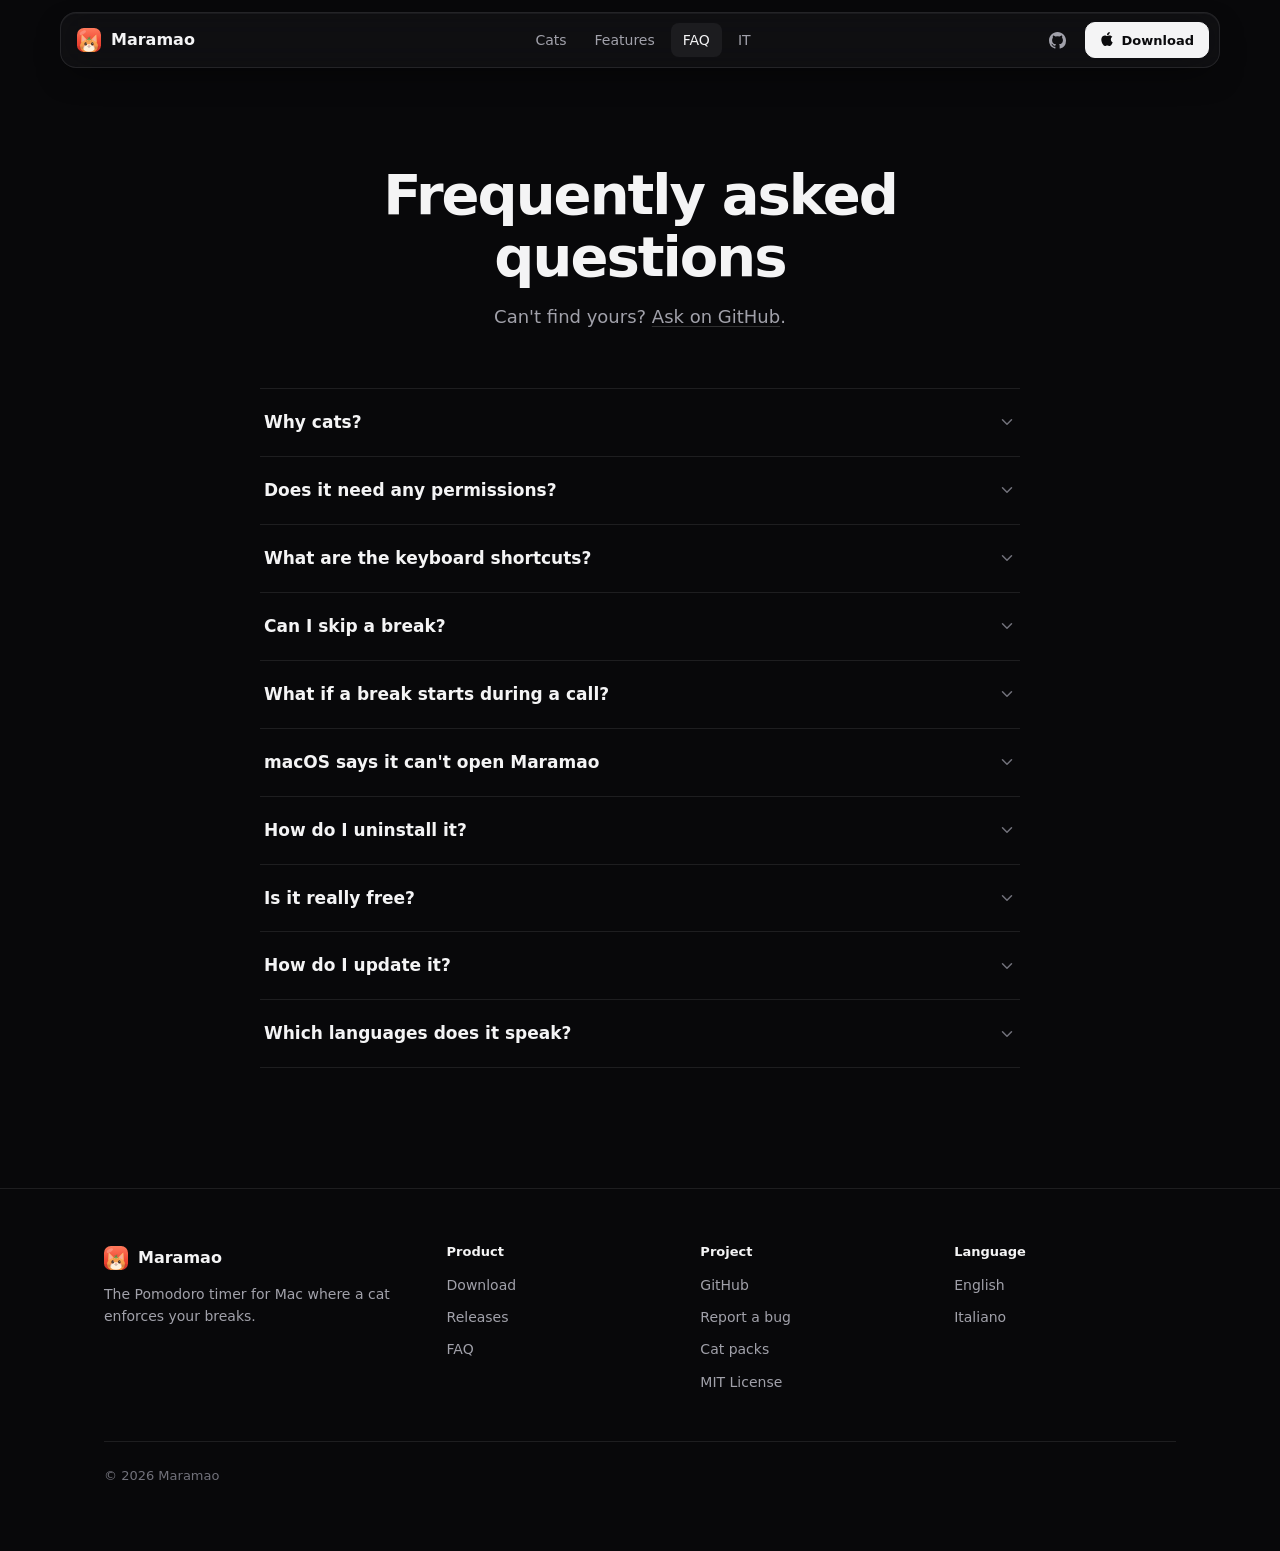
==== site/faq/index.html @ fff6e538 "feat(site): match the minimal app The site still showed six cats, ⌃⌥⌘M, Snooze/Skip on the break pil" ====
<!doctype html>
<html lang="en">
<head>
  <meta charset="utf-8">
  <meta name="viewport" content="width=device-width, initial-scale=1">
  <title>FAQ · Maramao</title>
  <meta name="description" content="Answers about Maramao, the Pomodoro timer for Mac where a cat enforces your breaks: permissions, shortcuts, skipping breaks, calls, first launch and uninstalling.">
  <meta name="theme-color" content="#08080a">
  <meta name="color-scheme" content="dark">
  <link rel="canonical" href="https://maramao.kkratter.com/faq/">
  <link rel="alternate" hreflang="en" href="https://maramao.kkratter.com/faq/">
  <link rel="alternate" hreflang="it" href="https://maramao.kkratter.com/it/faq/">
  <link rel="alternate" hreflang="x-default" href="https://maramao.kkratter.com/faq/">
  <link rel="icon" href="../favicon.svg" type="image/svg+xml">
  <link rel="apple-touch-icon" href="../apple-touch-icon.png">
  <script type="application/ld+json">
{
  "@context": "https://schema.org",
  "@type": "FAQPage",
  "inLanguage": "en",
  "mainEntity": [
    {
      "@type": "Question",
      "name": "Why cats?",
      "acceptedAnswer": {
        "@type": "Answer",
        "text": "Anyone who lives with a cat knows that when it decides you're done, you're done. A notification is easy to ignore. A cat sitting on your document is not."
      }
    },
    {
      "@type": "Question",
      "name": "Does it need any permissions?",
      "acceptedAnswer": {
        "@type": "Answer",
        "text": "No. Maramao doesn't ask for Accessibility or Screen Recording, doesn't read what you type and doesn't send anything anywhere."
      }
    },
    {
      "@type": "Question",
      "name": "What are the keyboard shortcuts?",
      "acceptedAnswer": {
        "@type": "Answer",
        "text": "⇧⌘M starts a session or pauses it. ⌃⌥⌘B starts a break now, ⌃⌥⌘S skips it, ⌃⌥⌘R snoozes it, and ⌃⌥⌘⌫ is the emergency exit."
      }
    },
    {
      "@type": "Question",
      "name": "Can I skip a break?",
      "acceptedAnswer": {
        "@type": "Answer",
        "text": "Yes. After a minute a Close button shows up next to the countdown. ⌃⌥⌘R pushes the break back a few minutes instead."
      }
    },
    {
      "@type": "Question",
      "name": "What if a break starts during a call?",
      "acceptedAnswer": {
        "@type": "Answer",
        "text": "It doesn't. While the microphone or camera is in use, or a presentation, video or call app is fullscreen, the break waits a minute at a time, up to 10 minutes by default."
      }
    },
    {
      "@type": "Question",
      "name": "macOS says it can't open Maramao",
      "acceptedAnswer": {
        "@type": "Answer",
        "text": "Maramao isn't notarized by Apple yet, so the first launch needs one extra step. Open it once and close the warning with Done. Then go to System Settings → Privacy & Security, scroll down and click Open Anyway next to the Maramao message, and confirm with your password. You only do this once per version."
      }
    },
    {
      "@type": "Question",
      "name": "How do I uninstall it?",
      "acceptedAnswer": {
        "@type": "Answer",
        "text": "Quit Maramao from its menu and move it to the Bin. That's it."
      }
    },
    {
      "@type": "Question",
      "name": "Is it really free?",
      "acceptedAnswer": {
        "@type": "Answer",
        "text": "Yes. Maramao is open source under the MIT license. The code is on GitHub, and pull requests with new cats are welcome."
      }
    },
    {
      "@type": "Question",
      "name": "How do I update it?",
      "acceptedAnswer": {
        "@type": "Answer",
        "text": "Maramao checks for new versions once a day and asks before installing. To check now, choose Check for Updates… in its menu."
      }
    },
    {
      "@type": "Question",
      "name": "Which languages does it speak?",
      "acceptedAnswer": {
        "@type": "Answer",
        "text": "English and Italian. It follows the language of your Mac."
      }
    }
  ]
}
  </script>
  <link rel="stylesheet" href="../styles.css">

  <meta property="og:type" content="website">
  <meta property="og:locale" content="en_US">
  <meta property="og:locale:alternate" content="it_IT">
  <meta property="og:site_name" content="Maramao">
  <meta property="og:title" content="FAQ · Maramao">
  <meta property="og:description" content="Answers about Maramao, the Pomodoro timer for Mac where a cat enforces your breaks: permissions, shortcuts, skipping breaks, calls, first launch and uninstalling.">
  <meta property="og:url" content="https://maramao.kkratter.com/faq/">
  <meta property="og:image" content="https://maramao.kkratter.com/og.jpg">
  <meta property="og:image:width" content="1200">
  <meta property="og:image:height" content="630">
  <meta property="og:image:alt" content="A real cat next to the words: Work for 25 minutes. Then the cat takes over.">
  <meta name="twitter:card" content="summary_large_image">
</head>
<body class="page-faq">
  <a class="skip" href="#main">Skip to content</a>

  <header class="top">
    <div class="top-in">
      <a class="brand" href="../" aria-label="Maramao home">
        <img src="../favicon.svg" alt="" width="24" height="24">
        <span>Maramao</span>
      </a>
      <nav aria-label="Sections">
        <ul>
          <li><a href="../#cats">Cats</a></li>
          <li><a href="../#features">Features</a></li>
          <li><a href="../faq/" aria-current="page">FAQ</a></li>
          <li><a href="../it/faq/" hreflang="it" lang="it" aria-label="Italiano">IT</a></li>
        </ul>
      </nav>
      <div class="top-right">
        <a class="btn btn-ghost btn-sm btn-icon" href="https://github.com/kkratterf/maramao" aria-label="Maramao on GitHub" data-stars><svg viewBox="0 0 16 16" aria-hidden="true"><path fill="currentColor" d="M8 0C3.58 0 0 3.58 0 8a8 8 0 0 0 5.47 7.59c.4.07.55-.17.55-.38v-1.33c-2.23.48-2.7-1.07-2.7-1.07-.36-.92-.89-1.17-.89-1.17-.73-.5.06-.49.06-.49.8.06 1.23.83 1.23.83.71 1.22 1.87.87 2.33.66.07-.52.28-.87.5-1.07-1.78-.2-3.64-.89-3.64-3.95 0-.87.31-1.59.82-2.15-.08-.2-.36-1.02.08-2.12 0 0 .67-.21 2.2.82a7.6 7.6 0 0 1 4 0c1.53-1.04 2.2-.82 2.2-.82.44 1.1.16 1.92.08 2.12.51.56.82 1.27.82 2.15 0 3.07-1.87 3.75-3.65 3.95.29.25.54.73.54 1.48v2.2c0 .21.15.46.55.38A8 8 0 0 0 16 8c0-4.42-3.58-8-8-8Z"/></svg></a>
        <a class="btn btn-primary btn-sm" href="https://github.com/kkratterf/maramao/releases/latest" data-download><svg class="i-apple" viewBox="0 0 24 24" aria-hidden="true"><path fill="currentColor" d="M12.152 6.896c-.948 0-2.415-1.078-3.96-1.04-2.04.027-3.91 1.183-4.961 3.014-2.117 3.675-.546 9.103 1.519 12.09 1.013 1.454 2.208 3.09 3.792 3.039 1.52-.065 2.09-.987 3.935-.987 1.831 0 2.35.987 3.96.948 1.637-.026 2.676-1.48 3.676-2.948 1.156-1.688 1.636-3.325 1.662-3.415-.039-.013-3.182-1.221-3.22-4.857-.026-3.04 2.48-4.494 2.597-4.559-1.429-2.09-3.623-2.324-4.39-2.376-2-.156-3.675 1.09-4.61 1.09zM15.53 3.83c.843-1.012 1.4-2.427 1.245-3.83-1.207.052-2.662.805-3.532 1.818-.78.896-1.454 2.338-1.273 3.714 1.338.104 2.715-.688 3.559-1.701"/></svg> Download</a>
      </div>
    </div>
  </header>

  <main id="main">
    <section class="section faq-page" aria-labelledby="title">
      <div class="wrap">
        <div class="section-head">
          <h1 id="title">Frequently asked questions</h1>
          <p>Can't find yours? <a href="https://github.com/kkratterf/maramao/issues/new/choose">Ask on GitHub</a>.</p>
        </div>
        <div class="acc" data-accordion>
          <div class="acc-item">
            <h2><button class="acc-trigger" type="button" id="q1" aria-expanded="true" aria-controls="a1">Why cats?<svg class="chev" viewBox="0 0 24 24" aria-hidden="true"><path d="m6 9 6 6 6-6" fill="none" stroke="currentColor" stroke-width="2" stroke-linecap="round" stroke-linejoin="round"/></svg></button></h2>
            <div class="acc-panel" id="a1" role="region" aria-labelledby="q1"><div class="acc-inner"><p>Anyone who lives with a cat knows that when it decides you're done, you're done. A notification is easy to ignore. A cat sitting on your document is not.</p></div></div>
          </div>
          <div class="acc-item">
            <h2><button class="acc-trigger" type="button" id="q2" aria-expanded="true" aria-controls="a2">Does it need any permissions?<svg class="chev" viewBox="0 0 24 24" aria-hidden="true"><path d="m6 9 6 6 6-6" fill="none" stroke="currentColor" stroke-width="2" stroke-linecap="round" stroke-linejoin="round"/></svg></button></h2>
            <div class="acc-panel" id="a2" role="region" aria-labelledby="q2"><div class="acc-inner"><p>No. Maramao doesn't ask for Accessibility or Screen Recording, doesn't read what you type and doesn't send anything anywhere.</p></div></div>
          </div>
          <div class="acc-item">
            <h2><button class="acc-trigger" type="button" id="q3" aria-expanded="true" aria-controls="a3">What are the keyboard shortcuts?<svg class="chev" viewBox="0 0 24 24" aria-hidden="true"><path d="m6 9 6 6 6-6" fill="none" stroke="currentColor" stroke-width="2" stroke-linecap="round" stroke-linejoin="round"/></svg></button></h2>
            <div class="acc-panel" id="a3" role="region" aria-labelledby="q3"><div class="acc-inner"><p><b>⇧⌘M</b> starts a session or pauses it. <b>⌃⌥⌘B</b> starts a break now, <b>⌃⌥⌘S</b> skips it, <b>⌃⌥⌘R</b> snoozes it, and <b>⌃⌥⌘⌫</b> is the emergency exit.</p></div></div>
          </div>
          <div class="acc-item">
            <h2><button class="acc-trigger" type="button" id="q4" aria-expanded="true" aria-controls="a4">Can I skip a break?<svg class="chev" viewBox="0 0 24 24" aria-hidden="true"><path d="m6 9 6 6 6-6" fill="none" stroke="currentColor" stroke-width="2" stroke-linecap="round" stroke-linejoin="round"/></svg></button></h2>
            <div class="acc-panel" id="a4" role="region" aria-labelledby="q4"><div class="acc-inner"><p>Yes. After a minute a <b>Close</b> button shows up next to the countdown. <b>⌃⌥⌘R</b> pushes the break back a few minutes instead.</p></div></div>
          </div>
          <div class="acc-item">
            <h2><button class="acc-trigger" type="button" id="q5" aria-expanded="true" aria-controls="a5">What if a break starts during a call?<svg class="chev" viewBox="0 0 24 24" aria-hidden="true"><path d="m6 9 6 6 6-6" fill="none" stroke="currentColor" stroke-width="2" stroke-linecap="round" stroke-linejoin="round"/></svg></button></h2>
            <div class="acc-panel" id="a5" role="region" aria-labelledby="q5"><div class="acc-inner"><p>It doesn't. While the microphone or camera is in use, or a presentation, video or call app is fullscreen, the break waits a minute at a time, up to 10 minutes by default.</p></div></div>
          </div>
          <div class="acc-item">
            <h2><button class="acc-trigger" type="button" id="q6" aria-expanded="true" aria-controls="a6">macOS says it can't open Maramao<svg class="chev" viewBox="0 0 24 24" aria-hidden="true"><path d="m6 9 6 6 6-6" fill="none" stroke="currentColor" stroke-width="2" stroke-linecap="round" stroke-linejoin="round"/></svg></button></h2>
            <div class="acc-panel" id="a6" role="region" aria-labelledby="q6"><div class="acc-inner"><p>Maramao isn't notarized by Apple yet, so the first launch needs one extra step. Open it once and close the warning with <b>Done</b>. Then go to <b>System Settings → Privacy &amp; Security</b>, scroll down and click <b>Open Anyway</b> next to the Maramao message, and confirm with your password. You only do this once per version.</p></div></div>
          </div>
          <div class="acc-item">
            <h2><button class="acc-trigger" type="button" id="q7" aria-expanded="true" aria-controls="a7">How do I uninstall it?<svg class="chev" viewBox="0 0 24 24" aria-hidden="true"><path d="m6 9 6 6 6-6" fill="none" stroke="currentColor" stroke-width="2" stroke-linecap="round" stroke-linejoin="round"/></svg></button></h2>
            <div class="acc-panel" id="a7" role="region" aria-labelledby="q7"><div class="acc-inner"><p>Quit Maramao from its menu and move it to the Bin. That's it.</p></div></div>
          </div>
          <div class="acc-item">
            <h2><button class="acc-trigger" type="button" id="q8" aria-expanded="true" aria-controls="a8">Is it really free?<svg class="chev" viewBox="0 0 24 24" aria-hidden="true"><path d="m6 9 6 6 6-6" fill="none" stroke="currentColor" stroke-width="2" stroke-linecap="round" stroke-linejoin="round"/></svg></button></h2>
            <div class="acc-panel" id="a8" role="region" aria-labelledby="q8"><div class="acc-inner"><p>Yes. Maramao is open source under the MIT license. The code is <a href="https://github.com/kkratterf/maramao">on GitHub</a>, and pull requests with new cats are welcome.</p></div></div>
          </div>
          <div class="acc-item">
            <h2><button class="acc-trigger" type="button" id="q9" aria-expanded="true" aria-controls="a9">How do I update it?<svg class="chev" viewBox="0 0 24 24" aria-hidden="true"><path d="m6 9 6 6 6-6" fill="none" stroke="currentColor" stroke-width="2" stroke-linecap="round" stroke-linejoin="round"/></svg></button></h2>
            <div class="acc-panel" id="a9" role="region" aria-labelledby="q9"><div class="acc-inner"><p>Maramao checks for new versions once a day and asks before installing. To check now, choose <b>Check for Updates…</b> in its menu.</p></div></div>
          </div>
          <div class="acc-item">
            <h2><button class="acc-trigger" type="button" id="q10" aria-expanded="true" aria-controls="a10">Which languages does it speak?<svg class="chev" viewBox="0 0 24 24" aria-hidden="true"><path d="m6 9 6 6 6-6" fill="none" stroke="currentColor" stroke-width="2" stroke-linecap="round" stroke-linejoin="round"/></svg></button></h2>
            <div class="acc-panel" id="a10" role="region" aria-labelledby="q10"><div class="acc-inner"><p>English and Italian. It follows the language of your Mac.</p></div></div>
          </div>
        </div>
      </div>
    </section>
  </main>

  <footer class="foot">
    <div class="wrap">
      <div class="foot-grid">
        <div>
          <p class="brand"><img src="../favicon.svg" alt="" width="24" height="24"> Maramao</p>
          <p>The Pomodoro timer for Mac where a cat enforces your breaks.</p>
        </div>
        <div>
          <h2>Product</h2>
          <ul>
            <li><a href="https://github.com/kkratterf/maramao/releases/latest" data-download>Download</a></li>
            <li><a href="https://github.com/kkratterf/maramao/releases">Releases</a></li>
            <li><a href="../faq/">FAQ</a></li>
          </ul>
        </div>
        <div>
          <h2>Project</h2>
          <ul>
            <li><a href="https://github.com/kkratterf/maramao">GitHub</a></li>
            <li><a href="https://github.com/kkratterf/maramao/issues/new/choose">Report a bug</a></li>
            <li><a href="https://github.com/kkratterf/maramao#cat-packs">Cat packs</a></li>
            <li><a href="https://github.com/kkratterf/maramao/blob/main/LICENSE">MIT License</a></li>
          </ul>
        </div>
        <div>
          <h2>Language</h2>
          <ul>
            <li><a href="../faq/" hreflang="en" lang="en">English</a></li>
            <li><a href="../it/faq/" hreflang="it" lang="it">Italiano</a></li>
          </ul>
        </div>
      </div>
      <div class="foot-bottom">
        
        <p>© <span data-year>2026</span> Maramao</p>
      </div>
    </div>
  </footer>

  <script src="../site.js" defer></script>
</body>
</html>
---- site/styles.css ----
/* Maramao website. Plain CSS, system fonts, no build step.
   Dark, like a Mac app's own site: one accent (tomato), hairline borders, a grainy glow behind the hero. */

:root {
  --bg: #08080a;
  --bg-2: #0f0f12;
  --card: rgb(255 255 255 / 3.5%);
  --card-hover: rgb(255 255 255 / 6%);
  --line: rgb(255 255 255 / 9%);
  --line-strong: rgb(255 255 255 / 16%);
  --ink: #f4f4f5;
  --muted: #a1a1aa;
  --dim: #71717a;
  --accent: #ff5a3c;
  --accent-soft: rgb(255 90 60 / 16%);
  --radius: 18px;
  --wrap: 1120px;
  --font: -apple-system, BlinkMacSystemFont, "Inter", "Segoe UI", system-ui, Roboto, "Helvetica Neue", Arial, sans-serif;
  --mono: ui-monospace, "SF Mono", Menlo, Consolas, monospace;
  color-scheme: dark;
}

*, *::before, *::after { box-sizing: border-box; }
html { -webkit-text-size-adjust: 100%; scroll-behavior: smooth; }
@media (prefers-reduced-motion: reduce) { html { scroll-behavior: auto; } }

body {
  margin: 0;
  background: var(--bg);
  color: var(--ink);
  font: 16px/1.6 var(--font);
  -webkit-font-smoothing: antialiased;
  overflow-x: hidden;
}

img, video { display: block; max-width: 100%; }
a { color: inherit; text-decoration: none; }
p a, .credits a { text-decoration: underline; text-underline-offset: 3px; text-decoration-color: var(--line-strong); }
p a:hover, .credits a:hover { text-decoration-color: currentColor; }
code, pre { font-family: var(--mono); font-size: .875em; }
:focus-visible { outline: 2px solid var(--accent); outline-offset: 3px; border-radius: 8px; }

.wrap { width: 100%; max-width: var(--wrap); margin: 0 auto; padding: 0 24px; }
@media (max-width: 520px) { .wrap { padding: 0 16px; } }

.skip { position: absolute; left: -9999px; }
.skip:focus { left: 16px; top: 12px; z-index: 50; background: var(--bg-2); padding: 8px 12px; border-radius: 8px; }

h1, h2, h3 { margin: 0; line-height: 1.1; letter-spacing: -.025em; font-weight: 650; }
h2 { font-size: clamp(32px, 4.6vw, 48px); }
h3 { font-size: 17px; letter-spacing: -.01em; font-weight: 600; }
p { margin: 0; }

/* Header: a floating, frosted bar with the links in the middle */
.top { position: sticky; top: 0; z-index: 20; padding: 12px 16px 0; }
.top-in {
  display: grid; grid-template-columns: 1fr auto 1fr; align-items: center; gap: 16px;
  max-width: 1160px; height: 56px; margin: 0 auto; padding: 0 10px 0 16px; border-radius: 16px;
  background: rgb(20 20 23 / 62%); border: 1px solid var(--line);
  box-shadow: inset 0 1px 0 rgb(255 255 255 / 5%), 0 12px 32px -12px rgb(0 0 0 / 60%);
  -webkit-backdrop-filter: saturate(170%) blur(20px); backdrop-filter: saturate(170%) blur(20px);
}
.brand { display: flex; align-items: center; gap: 10px; font-weight: 650; font-size: 16px; justify-self: start; }
.brand img { width: 24px; height: 24px; }
.top nav ul { display: flex; gap: 4px; list-style: none; margin: 0; padding: 0; font-size: 14px; }
.top nav a { display: block; padding: 6px 12px; border-radius: 8px; color: var(--muted); transition: color .15s, background-color .15s; }
.top nav a:hover, .top nav a[aria-current] { color: var(--ink); background: rgb(255 255 255 / 6%); }
.top-right { justify-self: end; display: flex; align-items: center; gap: 8px; }
@media (max-width: 760px) {
  .top { padding: 8px 8px 0; }
  .top-in { grid-template-columns: 1fr auto; }
  .top nav { display: none; }
}

/* Buttons */
.btn {
  display: inline-flex; align-items: center; justify-content: center; gap: 8px;
  height: 44px; padding: 0 20px; border-radius: 12px;
  font: 600 15px/1 var(--font); white-space: nowrap; cursor: pointer;
  border: 1px solid var(--line-strong); background: var(--card); color: var(--ink);
  transition: background-color .15s, border-color .15s, color .15s;
}
.btn:hover { background: var(--card-hover); border-color: rgb(255 255 255 / 24%); }
.btn svg { width: 17px; height: 17px; flex: none; }
.btn .i-apple { width: 16px; height: 16px; margin-top: -2px; }
.btn-primary { background: #f4f4f5; border-color: #f4f4f5; color: #0b0b0d; }
.btn-primary:hover { background: #fff; border-color: #fff; }
.btn-ghost { background: transparent; border-color: transparent; color: var(--muted); }
.btn-ghost:hover { background: rgb(255 255 255 / 7%); border-color: transparent; color: var(--ink); }
.btn-sm { height: 36px; padding: 0 14px; border-radius: 10px; font-size: 13px; }
.btn-sm .i-apple { width: 14px; height: 14px; }
.btn-icon { padding: 0 10px; gap: 6px; font-variant-numeric: tabular-nums; }
.btn-lg { height: 52px; padding: 0 26px; border-radius: 14px; font-size: 16px; }
.btn-lg .i-apple { width: 18px; height: 18px; }

/* Hero, over the grainy gradient */
.hero { position: relative; isolation: isolate; margin-top: -68px; padding: 172px 0 40px; text-align: center; }
.grainient {
  position: absolute; inset: 0 0 auto; height: min(1100px, 100%); z-index: -1; overflow: hidden; pointer-events: none;
  background: radial-gradient(60% 50% at 50% 70%, rgb(255 90 60 / 35%), transparent 70%), radial-gradient(40% 40% at 70% 40%, rgb(138 42 18 / 45%), transparent 70%), var(--bg);
  -webkit-mask-image: linear-gradient(to bottom, #000 60%, transparent);
  mask-image: linear-gradient(to bottom, #000 60%, transparent);
}
.grainient canvas { position: absolute; inset: 0; width: 100%; height: 100%; opacity: 0; transition: opacity 1.2s; }
.grainient.is-live canvas { opacity: 1; }
/* A soft dark veil keeps the headline readable over the brightest part of the gradient */
.grainient::after { content: ""; position: absolute; inset: 0; background: radial-gradient(70% 45% at 50% 22%, rgb(8 8 10 / 72%), transparent 75%); }
.app-icon { width: 80px; height: 80px; margin: 0 auto 28px; filter: drop-shadow(0 12px 40px rgb(255 90 60 / 45%)); }
.hero h1 { font-size: clamp(42px, 7vw, 76px); letter-spacing: -.04em; max-width: 13em; margin: 0 auto; }
.hero h1 span { color: rgb(244 244 245 / 62%); }
.hero .lead { margin: 22px auto 0; font-size: 19px; color: rgb(244 244 245 / 72%); max-width: 30em; }
.ctas { display: flex; flex-wrap: wrap; justify-content: center; gap: 12px; margin-top: 36px; }
.meta { margin-top: 16px; font-size: 13px; color: rgb(244 244 245 / 50%); }
.meta span + span::before { content: "·"; margin: 0 8px; }

/* The Mac in the hero: a desktop with a document, then the break takes over */
.mac {
  position: relative; max-width: 1000px; margin: 72px auto 0; padding: 10px; border-radius: 22px;
  background: rgb(14 14 16 / 70%); border: 1px solid var(--line-strong);
  box-shadow: inset 0 1px 0 rgb(255 255 255 / 8%), 0 50px 120px -30px rgb(0 0 0 / 90%);
  -webkit-backdrop-filter: blur(24px); backdrop-filter: blur(24px);
}
.mac-screen { position: relative; overflow: hidden; border-radius: 13px; aspect-ratio: 16 / 10; text-align: left; background: #111; }
.menubar {
  position: absolute; inset: 0 0 auto; z-index: 3; height: 26px; display: flex; align-items: center; gap: 14px;
  padding: 0 12px; font: 500 12.5px/1 var(--font); color: #fff;
  background: rgb(30 22 20 / 45%); -webkit-backdrop-filter: blur(16px); backdrop-filter: blur(16px);
}
.menubar > span:first-of-type { font-weight: 700; }
.menubar .i-apple, .menubar > svg { width: 13px; height: 13px; flex: none; }
.menubar .sp { margin-left: auto; }
.menubar i { font-style: normal; opacity: .9; }
.mb-cat { font-weight: 600; font-variant-numeric: tabular-nums; padding: 3px 8px; border-radius: 6px; background: rgb(255 255 255 / 18%); transition: background-color .4s; }
.desk {
  position: absolute; inset: 0;
  background:
    radial-gradient(80% 70% at 15% 100%, #ff7a45 0%, transparent 60%),
    radial-gradient(70% 70% at 90% 10%, #6b2bd1 0%, transparent 60%),
    linear-gradient(160deg, #3b1a5a, #c2410c);
}
.win {
  position: absolute; left: 12%; right: 12%; top: 12%; bottom: 8%; border-radius: 12px; overflow: hidden;
  background: #1c1c1f; border: 1px solid rgb(255 255 255 / 12%); box-shadow: 0 30px 60px -10px rgb(0 0 0 / 60%);
  transition: filter .8s, transform .8s;
}
.win-bar { display: flex; align-items: center; gap: 7px; height: 34px; padding: 0 14px; background: #26262a; border-bottom: 1px solid rgb(0 0 0 / 40%); }
.win-bar i { width: 11px; height: 11px; border-radius: 50%; background: #ff5f57; }
.win-bar i:nth-child(2) { background: #febc2e; }
.win-bar i:nth-child(3) { background: #28c840; }
.win-bar span { margin: 0 auto; padding-right: 50px; font-size: 12px; font-weight: 600; color: #a1a1aa; }
.win-body { padding: 26px 8%; font-size: clamp(9px, 1.4vw, 14px); color: #d4d4d8; }
.win-body p { margin: 0 0 .7em; }
.win-body p::before { content: "•  "; color: #71717a; }
.win-body .l-h { font-size: 1.9em; font-weight: 700; color: #fff; margin-bottom: .6em; letter-spacing: -.02em; }
.win-body .l-h::before { content: none; }
.win-body .ln { display: block; height: .62em; width: var(--w); margin: 1.05em 0; border-radius: 4px; background: rgb(255 255 255 / 9%); }
.caret { display: inline-block; width: 2px; height: 1.2em; background: var(--accent); animation: blink 1s steps(1) infinite; }
@keyframes blink { 50% { opacity: 0; } }

.brk { position: absolute; inset: 0; z-index: 2; display: grid; place-items: center; opacity: 0; transition: opacity .8s; background: rgb(8 6 6 / 45%); }
.cat-card { position: relative; width: 52%; transform: translateY(24px) scale(.96); transition: transform .9s cubic-bezier(.2, .8, .2, 1); }
.cat-card video, .cat-card img { width: 100%; height: auto; aspect-ratio: 16 / 9; object-fit: cover; border-radius: 14px; border: 1px solid rgb(255 255 255 / 18%); box-shadow: 0 30px 80px -10px rgb(0 0 0 / 80%); }
.say {
  position: absolute; left: 50%; top: -18px; transform: translate(-50%, -100%); white-space: nowrap;
  padding: 8px 14px; border-radius: 14px; background: #fff; color: #111; font-weight: 650; font-size: clamp(11px, 1.4vw, 15px);
}
.say::after { content: ""; position: absolute; left: 50%; bottom: -6px; width: 12px; height: 12px; background: #fff; transform: translateX(-50%) rotate(45deg); border-radius: 2px; }
.pill {
  position: absolute; left: 50%; bottom: 18px; z-index: 2; transform: translateX(-50%);
  display: flex; align-items: center; gap: 10px; padding: 6px 6px 6px 16px; border-radius: 999px;
  background: rgb(20 18 16 / 72%); color: #fff; font: 600 13px/1 var(--font); white-space: nowrap;
  -webkit-backdrop-filter: blur(12px); backdrop-filter: blur(12px); border: 1px solid rgb(255 255 255 / 14%);
}
.pill b { font-variant-numeric: tabular-nums; font-weight: 600; }
.pill span { background: rgb(255 255 255 / 15%); padding: 6px 12px; border-radius: 999px; }
.pill span + span { background: rgb(255 255 255 / 24%); }

.mac[data-state="break"] .brk { opacity: 1; }
.mac[data-state="break"] .win { filter: blur(6px) brightness(.7); transform: scale(.98); }
.mac[data-state="break"] .cat-card { transform: none; }
.mac[data-state="break"] .mb-cat { background: var(--accent); }
@media (max-width: 640px) {
  .menubar i.opt, .menubar > svg:not(.i-apple), .menubar > i { display: none; }
  .cat-card { width: 58%; margin-bottom: 24px; }
  .say { display: none; }
  .pill { bottom: 10px; font-size: 11px; padding: 4px 4px 4px 12px; }
  .pill span { padding: 5px 9px; }
  .win { left: 6%; right: 6%; }
}

/* Sections */
section[id] { scroll-margin-top: 84px; }
.section { padding: 120px 0; }
.section-head { text-align: center; max-width: 40em; margin: 0 auto 56px; }
.section-head p { margin-top: 16px; color: var(--muted); font-size: 18px; }
.section-head b { color: var(--ink); font-weight: 600; }
@media (max-width: 520px) { .section { padding: 80px 0; } .section-head { margin-bottom: 40px; } }

/* Keyboard: a slice of a Mac keyboard with ⇧⌘M lit up */
.kb-wrap {
  position: relative; display: flex; justify-content: center; overflow: hidden; padding: 24px 0 8px;
  -webkit-mask-image: radial-gradient(70% 90% at 50% 40%, #000 55%, transparent);
  mask-image: radial-gradient(70% 90% at 50% 40%, #000 55%, transparent);
}
.kb { --k: 64px; --g: 8px; display: grid; gap: var(--g); padding: 18px; border-radius: 22px; background: linear-gradient(180deg, #141416, #0c0c0e); border: 1px solid var(--line); flex: none; }
.kb-row { display: flex; gap: var(--g); }
.key {
  position: relative; display: flex; flex-direction: column; align-items: center; justify-content: center; gap: 4px;
  width: var(--k); height: var(--k); flex: none; border-radius: 12px;
  font: 500 17px/1 var(--font); color: #a1a1aa;
  background: linear-gradient(180deg, #232327, #1a1a1d); border: 1px solid rgb(255 255 255 / 7%);
  box-shadow: inset 0 1px 0 rgb(255 255 255 / 6%), 0 3px 0 #0a0a0b, 0 6px 12px -4px rgb(0 0 0 / 70%);
}
.k-fn { height: calc(var(--k) * .62); font-size: 12px; }
.k-mod { font-size: 13px; align-items: flex-start; justify-content: flex-end; padding: 0 0 9px 10px; }
.k-mod small { font-size: 10px; color: #71717a; }
.k-wide { width: calc(var(--k) * 1.45); }
.k-wider { width: calc(var(--k) * 1.9); }
.k-space { width: calc(var(--k) * 5); }
.key svg { width: 14px; height: 14px; }
.key img { width: 16px; height: 16px; }
.key.hot {
  color: #fff; background: linear-gradient(180deg, #3a1d16, #2a130e); border-color: rgb(255 90 60 / 55%);
  box-shadow: inset 0 1px 0 rgb(255 255 255 / 10%), 0 3px 0 #1a0906, 0 0 0 1px rgb(255 90 60 / 25%), 0 0 36px rgb(255 90 60 / 45%);
  animation: press 3.2s ease-in-out infinite;
}
.kb-row:nth-child(3) .key.hot { animation-delay: .12s; }
@keyframes press { 0%, 70%, 100% { transform: none; } 78%, 88% { transform: translateY(3px); box-shadow: inset 0 1px 0 rgb(255 255 255 / 10%), 0 0 0 #1a0906, 0 0 0 1px rgb(255 90 60 / 40%), 0 0 48px rgb(255 90 60 / 70%); } }
@media (prefers-reduced-motion: reduce) { .key.hot { animation: none; } .caret { animation: none; } }
@media (max-width: 760px) { .kb-wrap { justify-content: flex-start; -webkit-mask-image: linear-gradient(to right, #000 92%, transparent); mask-image: linear-gradient(to right, #000 92%, transparent); } .kb { --k: 36px; --g: 5px; padding: 10px; } .k-wider { width: calc(var(--k) * 1.2); } .key { font-size: 13px; border-radius: 9px; } .k-mod small { display: none; } }

.pillars { display: grid; grid-template-columns: repeat(4, minmax(0, 1fr)); gap: 32px; list-style: none; margin: 40px 0 0; padding: 0; }
.pillars li { border-top: 1px solid var(--line-strong); padding-top: 20px; }
.pillars h3 { font-size: 17px; }
.pillars p { margin-top: 6px; color: var(--muted); font-size: 15px; }
@media (max-width: 820px) { .pillars { grid-template-columns: repeat(2, minmax(0, 1fr)); } }

/* Modes: a list of tabs next to one big clip */
.modes { display: grid; grid-template-columns: minmax(0, 340px) minmax(0, 1fr); gap: 32px; align-items: start; }
.mode-list { display: grid; gap: 6px; }
.mode-tab {
  display: block; width: 100%; text-align: left; padding: 16px 18px; border-radius: 14px; cursor: pointer;
  border: 1px solid transparent; background: none; color: var(--muted); font: inherit;
  transition: background-color .15s, border-color .15s, color .15s;
}
.mode-tab:hover { color: var(--ink); background: var(--card); }
.mode-tab[aria-selected="true"] { color: var(--ink); background: var(--card); border-color: var(--line-strong); }
.mode-tab h3 { color: var(--ink); display: flex; align-items: center; gap: 10px; }
.mode-tab h3 span { font-size: 18px; }
.mode-tab p { margin-top: 6px; font-size: 14px; line-height: 1.5; display: none; }
.mode-tab[aria-selected="true"] p { display: block; }
.mode-stage { position: sticky; top: 96px; }
.screen {
  position: relative; margin: 0; overflow: hidden; border-radius: 14px; background: #000; aspect-ratio: 4 / 3;
  border: 1px solid var(--line-strong); box-shadow: 0 0 0 6px rgb(255 255 255 / 3%), 0 40px 120px -20px rgb(0 0 0 / 90%);
}
.screen video, .screen img { width: 100%; height: 100%; object-fit: cover; }
.screen .mb-cat { background: var(--accent); }
.mode-panel[hidden] { display: none; }
.modes-note { margin-top: 28px; color: var(--dim); font-size: 14px; text-align: center; }
.modes-note b { color: var(--muted); font-weight: 600; }
.mode-caption { display: none; margin-top: 14px; color: var(--muted); font-size: 15px; text-align: center; }
@media (max-width: 820px) {
  .modes { grid-template-columns: minmax(0, 1fr); }
  .mode-stage { position: static; order: -1; }
  .mode-list { grid-auto-flow: column; grid-auto-columns: max-content; overflow-x: auto; padding-bottom: 4px; scrollbar-width: none; }
  .mode-tab { padding: 10px 14px; }
  .mode-tab[aria-selected="true"] p { display: none; }
  .mode-caption { display: block; }
}

/* Bento grid of features, each cell with a small piece of the app's UI */
.bento { display: grid; grid-template-columns: repeat(3, minmax(0, 1fr)); gap: 16px; }
.cell {
  position: relative; overflow: hidden; padding: 28px; border-radius: var(--radius);
  background: linear-gradient(180deg, rgb(255 255 255 / 4.5%), rgb(255 255 255 / 1.5%));
  border: 1px solid var(--line);
}
.cell p { margin-top: 8px; color: var(--muted); font-size: 15px; }
.cell p b { color: var(--ink); font-weight: 600; }
.cell.wide { grid-column: span 2; }
.vis {
  height: 150px; margin: -8px -8px 24px; display: flex; align-items: center; justify-content: center; gap: 8px;
  border-radius: 12px; background: radial-gradient(60% 80% at 50% 50%, rgb(255 90 60 / 7%), transparent 70%);
}
.vis-col { flex-direction: column; gap: 14px; }
@media (max-width: 820px) { .bento { grid-template-columns: minmax(0, 1fr); } .cell.wide { grid-column: auto; } }

kbd {
  display: inline-flex; align-items: center; justify-content: center; min-width: 52px; height: 52px; padding: 0 8px;
  border-radius: 12px; font: 500 22px/1 var(--font); color: var(--ink);
  background: linear-gradient(180deg, #2a2a2f, #1a1a1e); border: 1px solid var(--line-strong);
  box-shadow: inset 0 -3px 0 rgb(0 0 0 / 50%), 0 1px 0 rgb(255 255 255 / 6%);
}
.mini-bar {
  display: flex; align-items: center; gap: 14px; width: min(100%, 440px); height: 34px; padding: 0 14px; border-radius: 10px;
  background: rgb(255 255 255 / 6%); border: 1px solid var(--line); font: 500 13px/1 var(--font);
}
.mini-bar svg { width: 14px; height: 14px; flex: none; }
.mini-bar .sp { margin-left: auto; }
.mini-bar b { font-variant-numeric: tabular-nums; font-weight: 600; padding: 4px 8px; border-radius: 6px; background: var(--accent-soft); color: #ffc2b3; box-shadow: 0 0 24px rgb(255 90 60 / 30%); }
.mini-bar i { font-style: normal; color: var(--muted); }
.chips { display: flex; flex-wrap: wrap; justify-content: center; gap: 8px; }
.chip { display: inline-flex; align-items: center; gap: 7px; padding: 8px 12px; border-radius: 10px; border: 1px solid var(--line-strong); background: rgb(255 255 255 / 4%); font-size: 13px; font-weight: 600; color: var(--muted); }
.chip.on { background: var(--accent-soft); border-color: rgb(255 90 60 / 40%); color: #ffc2b3; }
.dot { width: 7px; height: 7px; border-radius: 50%; background: var(--accent); box-shadow: 0 0 10px var(--accent); }
.wait { font-size: 13px; color: var(--dim); font-weight: 600; }
.seg-ctl { display: flex; padding: 4px; border-radius: 12px; background: rgb(0 0 0 / 35%); border: 1px solid var(--line); }
.seg-ctl span { padding: 10px 16px; border-radius: 9px; font-size: 14px; font-weight: 600; color: var(--muted); }
.seg-ctl .on { background: #2c2c31; color: var(--ink); box-shadow: 0 1px 0 rgb(255 255 255 / 8%) inset, 0 4px 12px rgb(0 0 0 / 40%); }
.setting { display: flex; align-items: center; gap: 18px; padding: 14px 16px; border-radius: 12px; background: rgb(0 0 0 / 30%); border: 1px solid var(--line); font-size: 14px; font-weight: 600; }
.switch { position: relative; width: 44px; height: 26px; border-radius: 999px; background: #34c759; box-shadow: inset 0 0 0 1px rgb(0 0 0 / 20%); }
.switch::after { content: ""; position: absolute; top: 3px; right: 3px; width: 20px; height: 20px; border-radius: 50%; background: #fff; box-shadow: 0 2px 4px rgb(0 0 0 / 30%); }
.timeline { display: flex; gap: 3px; width: 100%; max-width: 300px; }
.seg { flex: var(--w); height: 30px; border-radius: 6px; display: grid; place-items: center; font-size: 11px; font-weight: 700; color: rgb(0 0 0 / 65%); }
.seg.w { background: #e4e4e7; }
.seg.b { background: var(--accent); }
.seg.l { background: #ffb199; }
.legend { display: flex; gap: 14px; font-size: 12px; color: var(--dim); font-weight: 600; }
.legend span::before { content: ""; display: inline-block; width: 8px; height: 8px; border-radius: 2px; margin-right: 6px; background: #e4e4e7; }
.legend .b::before, .legend .t::before { background: var(--accent); }
.legend .l::before { background: #ffb199; }
.legend .s::before { background: #52525b; }
.legend-v { flex-direction: column; gap: 8px; margin-left: 20px; }
.chart { display: flex; align-items: flex-end; gap: 12px; height: 110px; }
.bar { display: flex; flex-direction: column; align-items: center; gap: 6px; height: 100%; justify-content: flex-end; }
.bar i { display: block; width: 22px; height: calc((var(--t) + var(--s)) * 11px); border-radius: 5px; background: linear-gradient(to top, var(--accent) calc(var(--t) / (var(--t) + var(--s)) * 100%), #52525b 0); }
.bar em { font-style: normal; font-size: 11px; color: var(--dim); font-weight: 600; }

/* Closing call to action */
.outro { position: relative; text-align: center; padding: 140px 0; overflow: hidden; }
.outro::before {
  content: ""; position: absolute; left: 50%; top: 40px; width: 720px; max-width: 100%; height: 420px; transform: translateX(-50%); z-index: -1;
  background: radial-gradient(closest-side, rgb(255 90 60 / 20%), transparent);
}
.outro .clip {
  width: 132px; height: 132px; margin: 0 auto 32px; border-radius: 30px; overflow: hidden;
  border: 1px solid var(--line-strong); box-shadow: 0 20px 60px -10px rgb(255 90 60 / 35%);
}
.outro .clip video, .outro .clip img { width: 100%; height: 100%; object-fit: cover; }
.outro h1, .outro h2 { font-size: clamp(36px, 5.5vw, 56px); }
.outro p { margin: 16px auto 0; color: var(--muted); font-size: 18px; }
.outro .btn { margin-top: 32px; }

/* FAQ page: an accordion, one question per row */
.faq-page { padding-top: 96px; }
.faq-page h1 { font-size: clamp(36px, 5.5vw, 56px); letter-spacing: -.035em; }
.acc { max-width: 760px; margin: 0 auto; border-top: 1px solid var(--line); }
.acc-item { border-bottom: 1px solid var(--line); }
.acc-item h2 { font-size: inherit; letter-spacing: normal; }
.acc-trigger {
  display: flex; align-items: center; justify-content: space-between; gap: 16px; width: 100%; padding: 22px 4px;
  background: none; border: 0; color: var(--ink); font: 600 17px/1.35 var(--font); text-align: left; cursor: pointer;
}
.acc-trigger:hover { color: #fff; }
.acc-trigger .chev { width: 18px; height: 18px; flex: none; color: var(--dim); transition: transform .2s ease-out; }
.acc-trigger[aria-expanded="true"] .chev { transform: rotate(180deg); }
.acc-panel { overflow: hidden; transition: height .2s ease-out; }
.acc-panel[hidden] { display: none; }
.acc-inner { padding: 0 4px 24px; color: var(--muted); font-size: 16px; max-width: 46em; }
.acc-inner b { color: var(--ink); font-weight: 600; }
@media (prefers-reduced-motion: reduce) { .acc-panel, .acc-trigger .chev { transition: none; } }

/* Footer */
.foot { border-top: 1px solid var(--line); padding: 56px 0 64px; font-size: 14px; color: var(--muted); }
.foot-grid { display: grid; grid-template-columns: 1.4fr repeat(3, minmax(0, 1fr)); gap: 32px; }
.foot h2 { margin: 0 0 14px; font-size: 13px; font-weight: 600; letter-spacing: 0; color: var(--ink); }
.foot ul { list-style: none; margin: 0; padding: 0; display: grid; gap: 10px; }
.foot a:hover { color: var(--ink); }
.foot .brand { color: var(--ink); margin-bottom: 12px; }
.foot-bottom { margin-top: 48px; padding-top: 24px; border-top: 1px solid var(--line); display: grid; gap: 12px; color: var(--dim); font-size: 13px; }
.credits { max-width: 72em; line-height: 1.65; }
@media (max-width: 760px) { .foot-grid { grid-template-columns: repeat(2, minmax(0, 1fr)); } .foot-grid > :first-child { grid-column: 1 / -1; } }

/* A macOS menu, for the "A real Mac menu" cell */
.mini-menu { display: grid; width: min(300px, 100%); padding: 5px; border-radius: 10px; background: rgb(38 38 42 / 92%); border: 1px solid var(--line-strong); box-shadow: 0 18px 40px rgb(0 0 0 / 45%); font: 13px/1.2 var(--font); color: var(--ink); text-align: left; }
.mini-menu .row { display: flex; align-items: center; gap: 6px; padding: 4px 10px; border-radius: 5px; }
.mini-menu .row i { width: 12px; font-style: normal; font-size: 11px; }
.mini-menu .row .k { margin-left: auto; color: var(--muted); font-style: normal; }
.mini-menu .row.hi { background: #0a64d8; color: #fff; }
.mini-menu .hdr { padding: 6px 10px 2px; color: var(--dim); font-size: 11px; font-weight: 600; }
.mini-menu .sep { height: 1px; margin: 4px 10px; background: var(--line-strong); }
.vis-menu { height: auto; padding: 8px 0; }
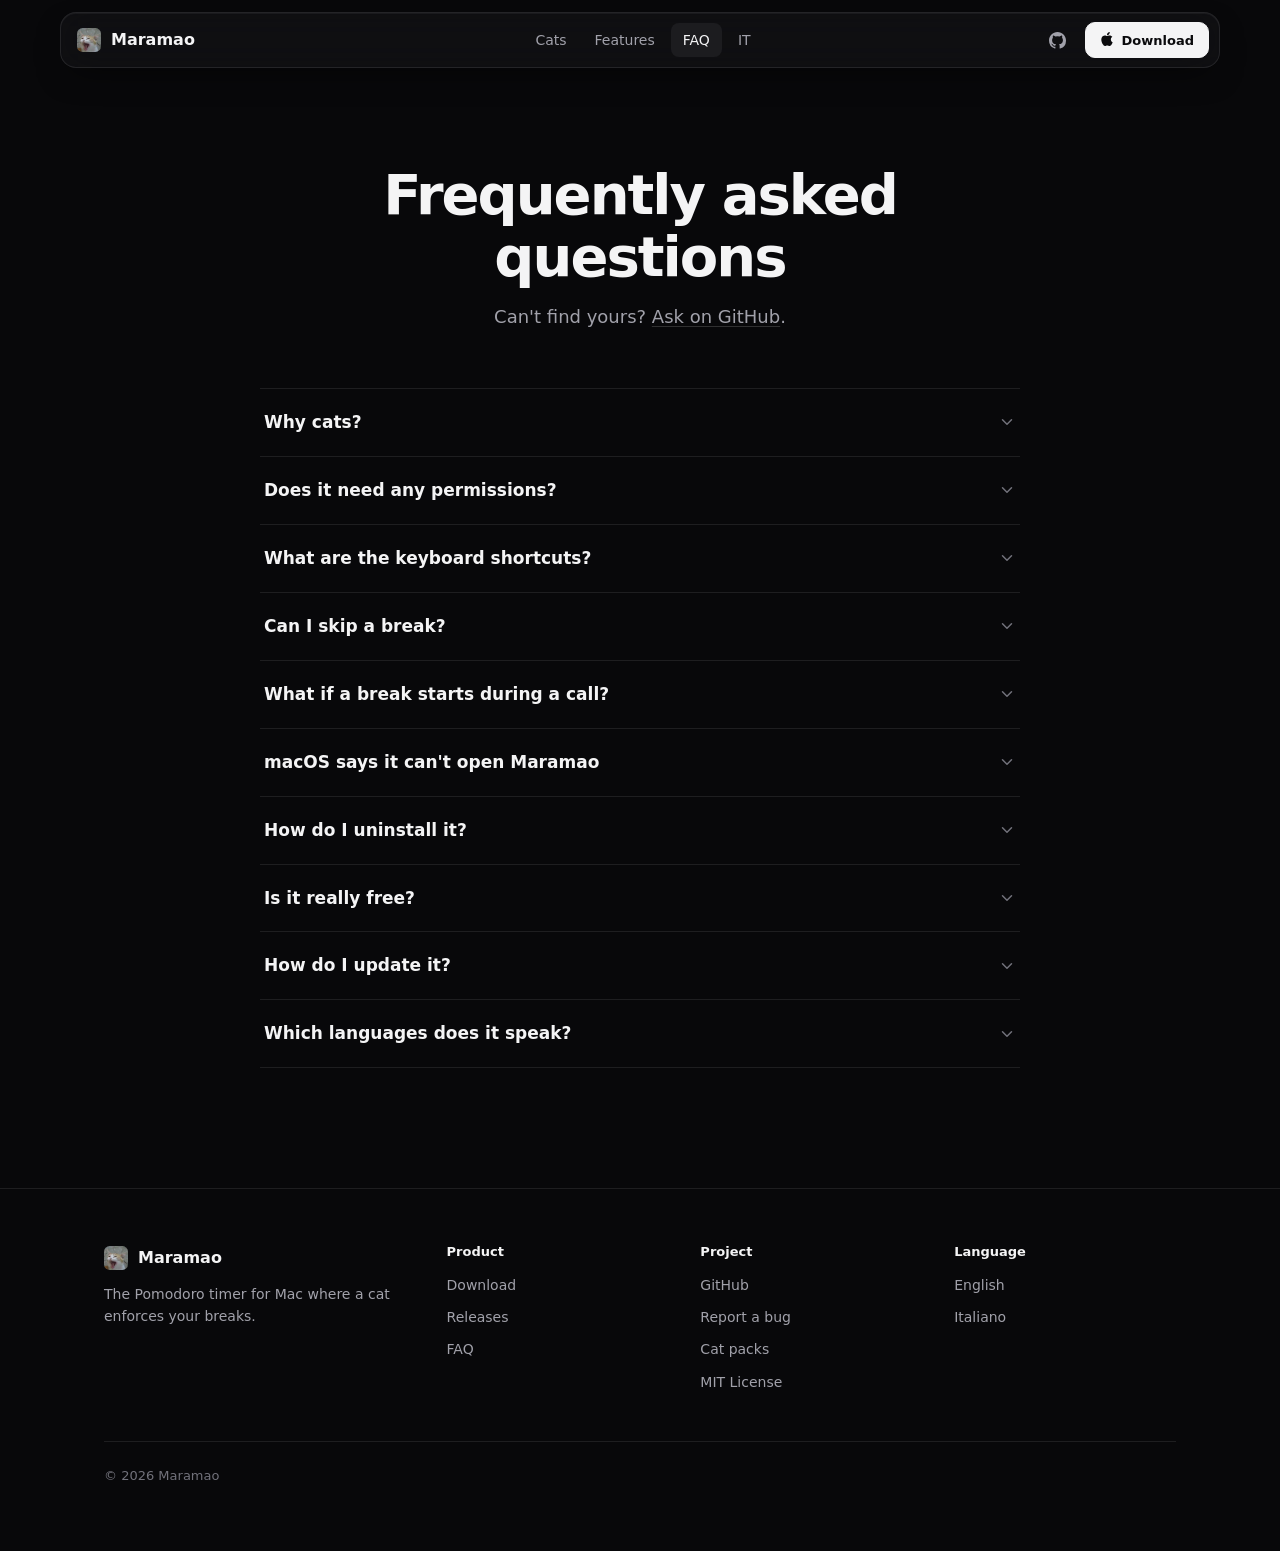
==== commit 2a8c3591: "feat(app): make the yawning kitten the logo everywhere Fé asked for the yawning kitten from the site" ====
--- a/site/faq/index.html
+++ b/site/faq/index.html
@@ -11,8 +11,10 @@
   <link rel="alternate" hreflang="en" href="https://maramao.kkratter.com/faq/">
   <link rel="alternate" hreflang="it" href="https://maramao.kkratter.com/it/faq/">
   <link rel="alternate" hreflang="x-default" href="https://maramao.kkratter.com/faq/">
-  <link rel="icon" href="../favicon.svg" type="image/svg+xml">
-  <link rel="apple-touch-icon" href="../apple-touch-icon.png">
+  <link rel="icon" href="/favicon.ico" sizes="32x32">
+  <link rel="icon" href="/favicon.svg" type="image/svg+xml">
+  <link rel="apple-touch-icon" href="/apple-touch-icon.png">
+  <link rel="manifest" href="/site.webmanifest">
   <script type="application/ld+json">
 {
   "@context": "https://schema.org",
@@ -114,8 +116,10 @@
   <meta property="og:image" content="https://maramao.kkratter.com/og.jpg">
   <meta property="og:image:width" content="1200">
   <meta property="og:image:height" content="630">
-  <meta property="og:image:alt" content="A real cat next to the words: Work for 25 minutes. Then the cat takes over.">
+  <meta property="og:image:alt" content="The Maramao logo, a kitten mid-yawn, next to the words: Work for 25 minutes. Then the cat takes over.">
   <meta name="twitter:card" content="summary_large_image">
+  <meta name="twitter:image" content="https://maramao.kkratter.com/og.jpg">
+  <script src="/analytics.js" async></script>
 </head>
 <body class="page-faq">
   <a class="skip" href="#main">Skip to content</a>
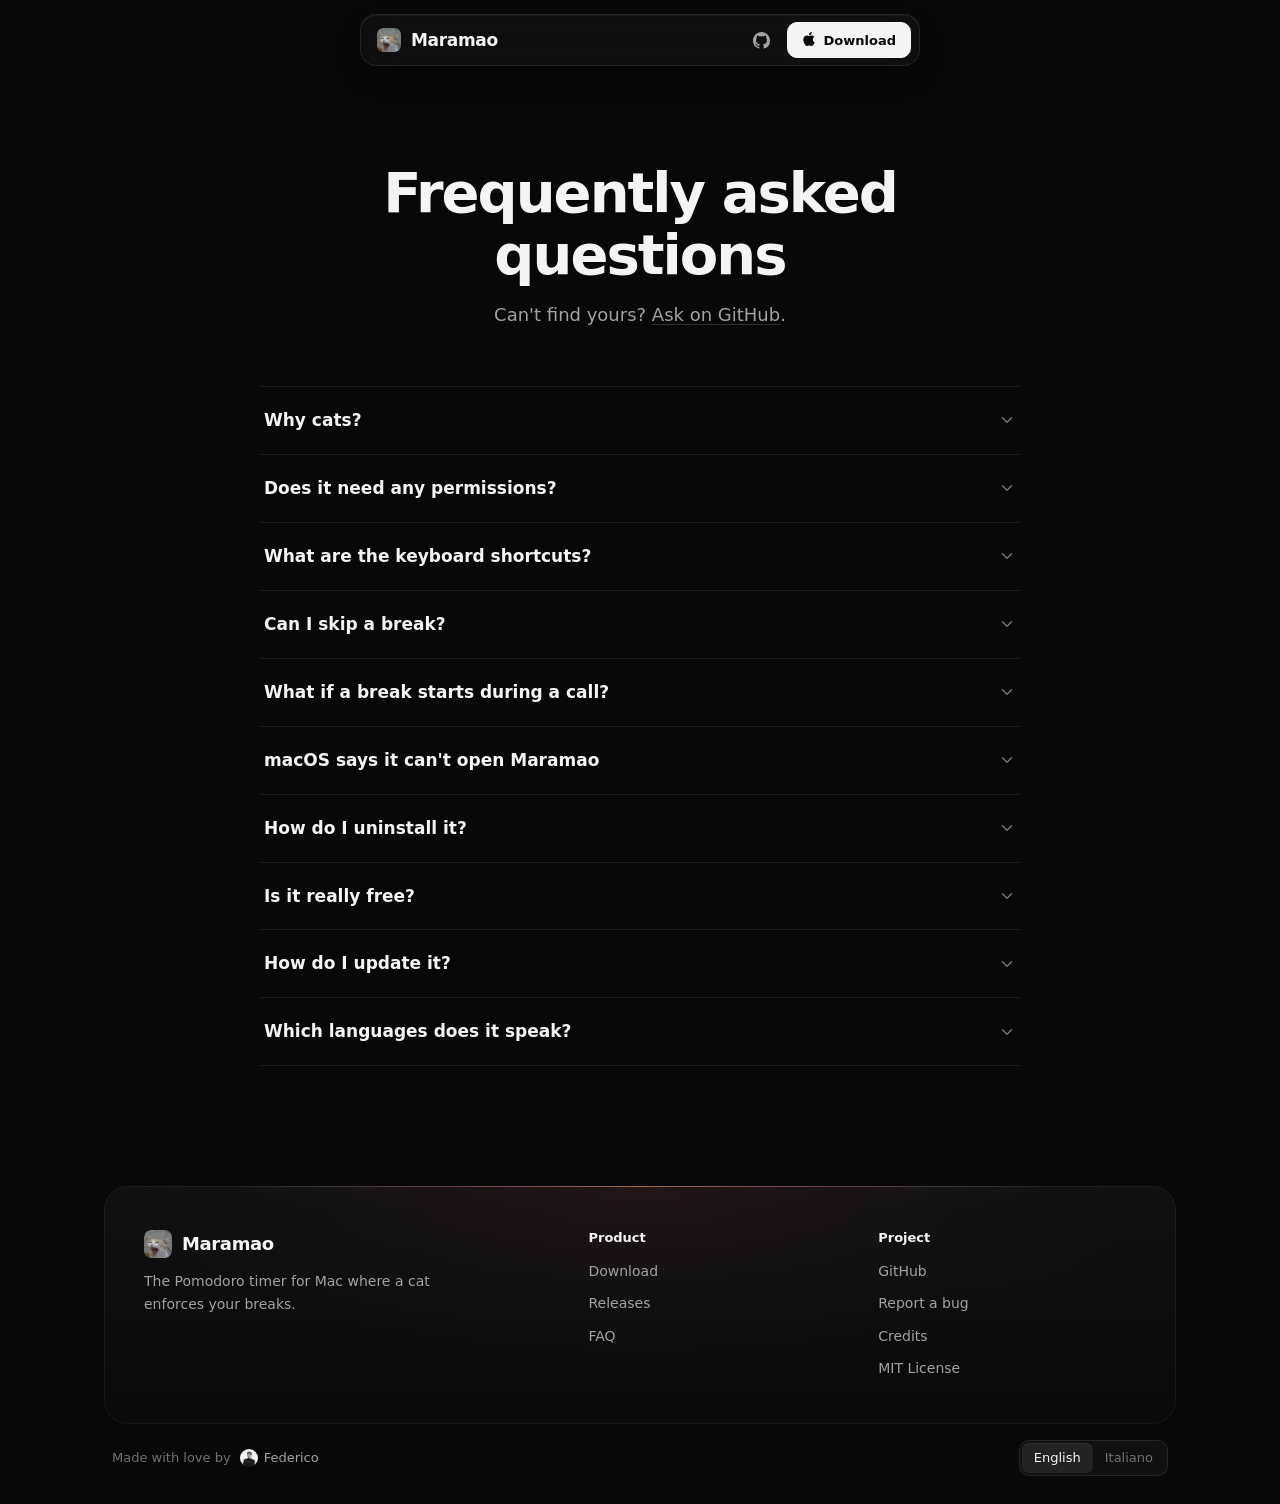
==== commit 0fa631af: "feat(site): smaller header, new footer and simpler sections Fé's feedback on the website: - the head" ====
--- a/site/faq/index.html
+++ b/site/faq/index.html
@@ -11,10 +11,8 @@
   <link rel="alternate" hreflang="en" href="https://maramao.kkratter.com/faq/">
   <link rel="alternate" hreflang="it" href="https://maramao.kkratter.com/it/faq/">
   <link rel="alternate" hreflang="x-default" href="https://maramao.kkratter.com/faq/">
-  <link rel="icon" href="/favicon.ico" sizes="32x32">
-  <link rel="icon" href="/favicon.svg" type="image/svg+xml">
-  <link rel="apple-touch-icon" href="/apple-touch-icon.png">
-  <link rel="manifest" href="/site.webmanifest">
+  <link rel="icon" href="../favicon.svg" type="image/svg+xml">
+  <link rel="apple-touch-icon" href="../apple-touch-icon.png">
   <script type="application/ld+json">
 {
   "@context": "https://schema.org",
@@ -116,9 +114,8 @@
   <meta property="og:image" content="https://maramao.kkratter.com/og.jpg">
   <meta property="og:image:width" content="1200">
   <meta property="og:image:height" content="630">
-  <meta property="og:image:alt" content="The Maramao logo, a kitten mid-yawn, next to the words: Work for 25 minutes. Then the cat takes over.">
+  <meta property="og:image:alt" content="A real cat next to the words: Work for 25 minutes. Then the cat takes over.">
   <meta name="twitter:card" content="summary_large_image">
-  <meta name="twitter:image" content="https://maramao.kkratter.com/og.jpg">
   <script src="/analytics.js" async></script>
 </head>
 <body class="page-faq">
@@ -130,14 +127,6 @@
         <img src="../favicon.svg" alt="" width="24" height="24">
         <span>Maramao</span>
       </a>
-      <nav aria-label="Sections">
-        <ul>
-          <li><a href="../#cats">Cats</a></li>
-          <li><a href="../#features">Features</a></li>
-          <li><a href="../faq/" aria-current="page">FAQ</a></li>
-          <li><a href="../it/faq/" hreflang="it" lang="it" aria-label="Italiano">IT</a></li>
-        </ul>
-      </nav>
       <div class="top-right">
         <a class="btn btn-ghost btn-sm btn-icon" href="https://github.com/kkratterf/maramao" aria-label="Maramao on GitHub" data-stars><svg viewBox="0 0 16 16" aria-hidden="true"><path fill="currentColor" d="M8 0C3.58 0 0 3.58 0 8a8 8 0 0 0 5.47 7.59c.4.07.55-.17.55-.38v-1.33c-2.23.48-2.7-1.07-2.7-1.07-.36-.92-.89-1.17-.89-1.17-.73-.5.06-.49.06-.49.8.06 1.23.83 1.23.83.71 1.22 1.87.87 2.33.66.07-.52.28-.87.5-1.07-1.78-.2-3.64-.89-3.64-3.95 0-.87.31-1.59.82-2.15-.08-.2-.36-1.02.08-2.12 0 0 .67-.21 2.2.82a7.6 7.6 0 0 1 4 0c1.53-1.04 2.2-.82 2.2-.82.44 1.1.16 1.92.08 2.12.51.56.82 1.27.82 2.15 0 3.07-1.87 3.75-3.65 3.95.29.25.54.73.54 1.48v2.2c0 .21.15.46.55.38A8 8 0 0 0 16 8c0-4.42-3.58-8-8-8Z"/></svg></a>
         <a class="btn btn-primary btn-sm" href="https://github.com/kkratterf/maramao/releases/latest" data-download><svg class="i-apple" viewBox="0 0 24 24" aria-hidden="true"><path fill="currentColor" d="M12.152 6.896c-.948 0-2.415-1.078-3.96-1.04-2.04.027-3.91 1.183-4.961 3.014-2.117 3.675-.546 9.103 1.519 12.09 1.013 1.454 2.208 3.09 3.792 3.039 1.52-.065 2.09-.987 3.935-.987 1.831 0 2.35.987 3.96.948 1.637-.026 2.676-1.48 3.676-2.948 1.156-1.688 1.636-3.325 1.662-3.415-.039-.013-3.182-1.221-3.22-4.857-.026-3.04 2.48-4.494 2.597-4.559-1.429-2.09-3.623-2.324-4.39-2.376-2-.156-3.675 1.09-4.61 1.09zM15.53 3.83c.843-1.012 1.4-2.427 1.245-3.83-1.207.052-2.662.805-3.532 1.818-.78.896-1.454 2.338-1.273 3.714 1.338.104 2.715-.688 3.559-1.701"/></svg> Download</a>
@@ -218,21 +207,14 @@
           <ul>
             <li><a href="https://github.com/kkratterf/maramao">GitHub</a></li>
             <li><a href="https://github.com/kkratterf/maramao/issues/new/choose">Report a bug</a></li>
-            <li><a href="https://github.com/kkratterf/maramao#cat-packs">Cat packs</a></li>
+            <li><a href="https://github.com/kkratterf/maramao#art">Credits</a></li>
             <li><a href="https://github.com/kkratterf/maramao/blob/main/LICENSE">MIT License</a></li>
           </ul>
         </div>
-        <div>
-          <h2>Language</h2>
-          <ul>
-            <li><a href="../faq/" hreflang="en" lang="en">English</a></li>
-            <li><a href="../it/faq/" hreflang="it" lang="it">Italiano</a></li>
-          </ul>
-        </div>
       </div>
       <div class="foot-bottom">
-        
-        <p>© <span data-year>2026</span> Maramao</p>
+        <p class="made">Made with love by <a class="maker" href="https://www.linkedin.com/in/kkratter/" rel="noopener" target="_blank" title="Federico Kratter Thaler"><img src="../media/federico.jpg" alt="" width="20" height="20" loading="lazy">Federico</a></p>
+        <nav class="lang" aria-label="Language"><a href="../faq/" hreflang="en" lang="en" aria-current="page">English</a><a href="../it/faq/" hreflang="it" lang="it">Italiano</a></nav>
       </div>
     </div>
   </footer>
--- a/site/styles.css
+++ b/site/styles.css
@@ -1,4 +1,4 @@
-/* Maramao website. Plain CSS, system fonts, no build step.
+/* Maramao website. Plain CSS, no build step. Geist for the wordmark and headings, system fonts for the rest.
    Dark, like a Mac app's own site: one accent (tomato), hairline borders, a grainy glow behind the hero. */
 
 :root {
@@ -15,10 +15,14 @@
   --accent-soft: rgb(255 90 60 / 16%);
   --radius: 18px;
   --wrap: 1120px;
+  --display: "Geist", var(--font);
   --font: -apple-system, BlinkMacSystemFont, "Inter", "Segoe UI", system-ui, Roboto, "Helvetica Neue", Arial, sans-serif;
   --mono: ui-monospace, "SF Mono", Menlo, Consolas, monospace;
   color-scheme: dark;
 }
+
+/* Geist (Vercel, SIL OFL 1.1, see fonts/OFL.txt), the variable Latin subset from @fontsource-variable/geist */
+@font-face { font-family: "Geist"; font-style: normal; font-weight: 100 900; font-display: swap; src: url("fonts/geist-latin.wght.woff2") format("woff2"); }
 
 *, *::before, *::after { box-sizing: border-box; }
 html { -webkit-text-size-adjust: 100%; scroll-behavior: smooth; }
@@ -35,8 +39,8 @@
 
 img, video { display: block; max-width: 100%; }
 a { color: inherit; text-decoration: none; }
-p a, .credits a { text-decoration: underline; text-underline-offset: 3px; text-decoration-color: var(--line-strong); }
-p a:hover, .credits a:hover { text-decoration-color: currentColor; }
+p a { text-decoration: underline; text-underline-offset: 3px; text-decoration-color: var(--line-strong); }
+p a:hover { text-decoration-color: currentColor; }
 code, pre { font-family: var(--mono); font-size: .875em; }
 :focus-visible { outline: 2px solid var(--accent); outline-offset: 3px; border-radius: 8px; }
 
@@ -46,31 +50,24 @@
 .skip { position: absolute; left: -9999px; }
 .skip:focus { left: 16px; top: 12px; z-index: 50; background: var(--bg-2); padding: 8px 12px; border-radius: 8px; }
 
-h1, h2, h3 { margin: 0; line-height: 1.1; letter-spacing: -.025em; font-weight: 650; }
+h1, h2, h3 { margin: 0; line-height: 1.1; letter-spacing: -.03em; font-weight: 600; font-family: var(--display); }
 h2 { font-size: clamp(32px, 4.6vw, 48px); }
 h3 { font-size: 17px; letter-spacing: -.01em; font-weight: 600; }
 p { margin: 0; }
 
-/* Header: a floating, frosted bar with the links in the middle */
-.top { position: sticky; top: 0; z-index: 20; padding: 12px 16px 0; }
+/* Header: a small floating pill with the logo, GitHub and Download */
+.top { position: sticky; top: 0; z-index: 20; padding: 14px 16px 0; }
 .top-in {
-  display: grid; grid-template-columns: 1fr auto 1fr; align-items: center; gap: 16px;
-  max-width: 1160px; height: 56px; margin: 0 auto; padding: 0 10px 0 16px; border-radius: 16px;
+  display: flex; align-items: center; justify-content: space-between; gap: 24px;
+  width: 100%; max-width: 560px; height: 52px; margin: 0 auto; padding: 0 8px 0 16px; border-radius: 16px;
   background: rgb(20 20 23 / 62%); border: 1px solid var(--line);
   box-shadow: inset 0 1px 0 rgb(255 255 255 / 5%), 0 12px 32px -12px rgb(0 0 0 / 60%);
   -webkit-backdrop-filter: saturate(170%) blur(20px); backdrop-filter: saturate(170%) blur(20px);
 }
-.brand { display: flex; align-items: center; gap: 10px; font-weight: 650; font-size: 16px; justify-self: start; }
-.brand img { width: 24px; height: 24px; }
-.top nav ul { display: flex; gap: 4px; list-style: none; margin: 0; padding: 0; font-size: 14px; }
-.top nav a { display: block; padding: 6px 12px; border-radius: 8px; color: var(--muted); transition: color .15s, background-color .15s; }
-.top nav a:hover, .top nav a[aria-current] { color: var(--ink); background: rgb(255 255 255 / 6%); }
-.top-right { justify-self: end; display: flex; align-items: center; gap: 8px; }
-@media (max-width: 760px) {
-  .top { padding: 8px 8px 0; }
-  .top-in { grid-template-columns: 1fr auto; }
-  .top nav { display: none; }
-}
+.brand { display: flex; align-items: center; gap: 10px; font: 600 17px/1 var(--display); letter-spacing: -.02em; }
+.brand img { width: 24px; height: 24px; border-radius: 6px; }
+.top-right { display: flex; align-items: center; gap: 6px; }
+@media (max-width: 520px) { .top { padding: 8px 8px 0; } }
 
 /* Buttons */
 .btn {
@@ -94,19 +91,18 @@
 .btn-lg .i-apple { width: 18px; height: 18px; }
 
 /* Hero, over the grainy gradient */
-.hero { position: relative; isolation: isolate; margin-top: -68px; padding: 172px 0 40px; text-align: center; }
+.hero { position: relative; isolation: isolate; margin-top: -66px; padding: 176px 0 40px; text-align: center; }
 .grainient {
   position: absolute; inset: 0 0 auto; height: min(1100px, 100%); z-index: -1; overflow: hidden; pointer-events: none;
   background: radial-gradient(60% 50% at 50% 70%, rgb(255 90 60 / 35%), transparent 70%), radial-gradient(40% 40% at 70% 40%, rgb(138 42 18 / 45%), transparent 70%), var(--bg);
-  -webkit-mask-image: linear-gradient(to bottom, #000 60%, transparent);
-  mask-image: linear-gradient(to bottom, #000 60%, transparent);
+  -webkit-mask-image: linear-gradient(to bottom, transparent, #000 160px, #000 60%, transparent);
+  mask-image: linear-gradient(to bottom, transparent, #000 160px, #000 60%, transparent);
 }
 .grainient canvas { position: absolute; inset: 0; width: 100%; height: 100%; opacity: 0; transition: opacity 1.2s; }
 .grainient.is-live canvas { opacity: 1; }
 /* A soft dark veil keeps the headline readable over the brightest part of the gradient */
 .grainient::after { content: ""; position: absolute; inset: 0; background: radial-gradient(70% 45% at 50% 22%, rgb(8 8 10 / 72%), transparent 75%); }
-.app-icon { width: 80px; height: 80px; margin: 0 auto 28px; filter: drop-shadow(0 12px 40px rgb(255 90 60 / 45%)); }
-.hero h1 { font-size: clamp(42px, 7vw, 76px); letter-spacing: -.04em; max-width: 13em; margin: 0 auto; }
+.hero h1 { font-size: clamp(42px, 7vw, 76px); letter-spacing: -.045em; max-width: 13em; margin: 0 auto; }
 .hero h1 span { color: rgb(244 244 245 / 62%); }
 .hero .lead { margin: 22px auto 0; font-size: 19px; color: rgb(244 244 245 / 72%); max-width: 30em; }
 .ctas { display: flex; flex-wrap: wrap; justify-content: center; gap: 12px; margin-top: 36px; }
@@ -218,7 +214,6 @@
 .k-wider { width: calc(var(--k) * 1.9); }
 .k-space { width: calc(var(--k) * 5); }
 .key svg { width: 14px; height: 14px; }
-.key img { width: 16px; height: 16px; }
 .key.hot {
   color: #fff; background: linear-gradient(180deg, #3a1d16, #2a130e); border-color: rgb(255 90 60 / 55%);
   box-shadow: inset 0 1px 0 rgb(255 255 255 / 10%), 0 3px 0 #1a0906, 0 0 0 1px rgb(255 90 60 / 25%), 0 0 36px rgb(255 90 60 / 45%);
@@ -229,29 +224,22 @@
 @media (prefers-reduced-motion: reduce) { .key.hot { animation: none; } .caret { animation: none; } }
 @media (max-width: 760px) { .kb-wrap { justify-content: flex-start; -webkit-mask-image: linear-gradient(to right, #000 92%, transparent); mask-image: linear-gradient(to right, #000 92%, transparent); } .kb { --k: 36px; --g: 5px; padding: 10px; } .k-wider { width: calc(var(--k) * 1.2); } .key { font-size: 13px; border-radius: 9px; } .k-mod small { display: none; } }
 
-.pillars { display: grid; grid-template-columns: repeat(4, minmax(0, 1fr)); gap: 32px; list-style: none; margin: 40px 0 0; padding: 0; }
-.pillars li { border-top: 1px solid var(--line-strong); padding-top: 20px; }
-.pillars h3 { font-size: 17px; }
-.pillars p { margin-top: 6px; color: var(--muted); font-size: 15px; }
-@media (max-width: 820px) { .pillars { grid-template-columns: repeat(2, minmax(0, 1fr)); } }
-
-/* Modes: a list of tabs next to one big clip */
-.modes { display: grid; grid-template-columns: minmax(0, 340px) minmax(0, 1fr); gap: 32px; align-items: start; }
-.mode-list { display: grid; gap: 6px; }
+/* Modes: three tabs in a row, the recording of the selected one big underneath */
+.modes { display: grid; gap: 24px; }
+.mode-list { display: grid; grid-template-columns: repeat(3, minmax(0, 1fr)); gap: 8px; padding: 6px; border-radius: 18px; background: rgb(255 255 255 / 2.5%); box-shadow: inset 0 0 0 1px var(--line); }
 .mode-tab {
-  display: block; width: 100%; text-align: left; padding: 16px 18px; border-radius: 14px; cursor: pointer;
-  border: 1px solid transparent; background: none; color: var(--muted); font: inherit;
-  transition: background-color .15s, border-color .15s, color .15s;
-}
-.mode-tab:hover { color: var(--ink); background: var(--card); }
-.mode-tab[aria-selected="true"] { color: var(--ink); background: var(--card); border-color: var(--line-strong); }
-.mode-tab h3 { color: var(--ink); display: flex; align-items: center; gap: 10px; }
+  display: block; width: 100%; text-align: left; padding: 14px 16px; border-radius: 13px; cursor: pointer;
+  border: 0; background: none; color: var(--dim); font: inherit;
+  transition: background-color .15s, color .15s, box-shadow .15s;
+}
+.mode-tab:hover { color: var(--muted); background: rgb(255 255 255 / 3%); }
+.mode-tab[aria-selected="true"] { color: var(--muted); background: rgb(255 255 255 / 7%); box-shadow: inset 0 1px 0 rgb(255 255 255 / 7%), 0 8px 24px -12px rgb(0 0 0 / 80%); }
+.mode-tab h3 { color: var(--muted); display: flex; align-items: center; gap: 10px; transition: color .15s; }
+.mode-tab[aria-selected="true"] h3 { color: var(--ink); }
 .mode-tab h3 span { font-size: 18px; }
-.mode-tab p { margin-top: 6px; font-size: 14px; line-height: 1.5; display: none; }
-.mode-tab[aria-selected="true"] p { display: block; }
-.mode-stage { position: sticky; top: 96px; }
+.mode-tab p { margin-top: 6px; font-size: 14px; line-height: 1.5; }
 .screen {
-  position: relative; margin: 0; overflow: hidden; border-radius: 14px; background: #000; aspect-ratio: 4 / 3;
+  position: relative; margin: 0; overflow: hidden; border-radius: 16px; background: #000; aspect-ratio: 16 / 10;
   border: 1px solid var(--line-strong); box-shadow: 0 0 0 6px rgb(255 255 255 / 3%), 0 40px 120px -20px rgb(0 0 0 / 90%);
 }
 .screen video, .screen img { width: 100%; height: 100%; object-fit: cover; }
@@ -261,11 +249,9 @@
 .modes-note b { color: var(--muted); font-weight: 600; }
 .mode-caption { display: none; margin-top: 14px; color: var(--muted); font-size: 15px; text-align: center; }
 @media (max-width: 820px) {
-  .modes { grid-template-columns: minmax(0, 1fr); }
-  .mode-stage { position: static; order: -1; }
-  .mode-list { grid-auto-flow: column; grid-auto-columns: max-content; overflow-x: auto; padding-bottom: 4px; scrollbar-width: none; }
-  .mode-tab { padding: 10px 14px; }
-  .mode-tab[aria-selected="true"] p { display: none; }
+  .mode-list { display: flex; overflow-x: auto; scrollbar-width: none; }
+  .mode-tab { flex: none; width: auto; padding: 10px 14px; }
+  .mode-tab p { display: none; }
   .mode-caption { display: block; }
 }
 
@@ -305,27 +291,21 @@
 .chip.on { background: var(--accent-soft); border-color: rgb(255 90 60 / 40%); color: #ffc2b3; }
 .dot { width: 7px; height: 7px; border-radius: 50%; background: var(--accent); box-shadow: 0 0 10px var(--accent); }
 .wait { font-size: 13px; color: var(--dim); font-weight: 600; }
-.seg-ctl { display: flex; padding: 4px; border-radius: 12px; background: rgb(0 0 0 / 35%); border: 1px solid var(--line); }
-.seg-ctl span { padding: 10px 16px; border-radius: 9px; font-size: 14px; font-weight: 600; color: var(--muted); }
-.seg-ctl .on { background: #2c2c31; color: var(--ink); box-shadow: 0 1px 0 rgb(255 255 255 / 8%) inset, 0 4px 12px rgb(0 0 0 / 40%); }
 .setting { display: flex; align-items: center; gap: 18px; padding: 14px 16px; border-radius: 12px; background: rgb(0 0 0 / 30%); border: 1px solid var(--line); font-size: 14px; font-weight: 600; }
-.switch { position: relative; width: 44px; height: 26px; border-radius: 999px; background: #34c759; box-shadow: inset 0 0 0 1px rgb(0 0 0 / 20%); }
-.switch::after { content: ""; position: absolute; top: 3px; right: 3px; width: 20px; height: 20px; border-radius: 50%; background: #fff; box-shadow: 0 2px 4px rgb(0 0 0 / 30%); }
-.timeline { display: flex; gap: 3px; width: 100%; max-width: 300px; }
-.seg { flex: var(--w); height: 30px; border-radius: 6px; display: grid; place-items: center; font-size: 11px; font-weight: 700; color: rgb(0 0 0 / 65%); }
-.seg.w { background: #e4e4e7; }
-.seg.b { background: var(--accent); }
-.seg.l { background: #ffb199; }
-.legend { display: flex; gap: 14px; font-size: 12px; color: var(--dim); font-weight: 600; }
-.legend span::before { content: ""; display: inline-block; width: 8px; height: 8px; border-radius: 2px; margin-right: 6px; background: #e4e4e7; }
-.legend .b::before, .legend .t::before { background: var(--accent); }
-.legend .l::before { background: #ffb199; }
-.legend .s::before { background: #52525b; }
-.legend-v { flex-direction: column; gap: 8px; margin-left: 20px; }
-.chart { display: flex; align-items: flex-end; gap: 12px; height: 110px; }
-.bar { display: flex; flex-direction: column; align-items: center; gap: 6px; height: 100%; justify-content: flex-end; }
-.bar i { display: block; width: 22px; height: calc((var(--t) + var(--s)) * 11px); border-radius: 5px; background: linear-gradient(to top, var(--accent) calc(var(--t) / (var(--t) + var(--s)) * 100%), #52525b 0); }
-.bar em { font-style: normal; font-size: 11px; color: var(--dim); font-weight: 600; }
+.dials { display: flex; gap: 22px; }
+.dial { display: grid; grid-template-areas: "ring" "name"; justify-items: center; row-gap: 10px; color: var(--dim); font-size: 12px; font-weight: 600; }
+.dial i, .dial b { grid-area: ring; }
+.dial i {
+  display: block; width: 68px; height: 68px; border-radius: 50%;
+  background: conic-gradient(#3f3f46 0 calc(var(--w) / (var(--w) + var(--b)) * 100%), #27272a 0);
+  -webkit-mask: radial-gradient(closest-side, transparent 80%, #000 82%); mask: radial-gradient(closest-side, transparent 80%, #000 82%);
+}
+.dial b { align-self: center; display: flex; align-items: baseline; font: 600 18px/1 var(--display); color: var(--muted); font-variant-numeric: tabular-nums; letter-spacing: -.02em; }
+.dial b small { font-size: 11px; font-weight: 500; color: var(--dim); letter-spacing: 0; }
+.dial em { grid-area: name; font-style: normal; }
+.dial.on { color: var(--ink); }
+.dial.on i { background: conic-gradient(#e4e4e7 0 calc(var(--w) / (var(--w) + var(--b)) * 100%), var(--accent) 0); filter: drop-shadow(0 0 14px rgb(255 90 60 / 40%)); }
+.dial.on b { color: var(--ink); }
 
 /* Closing call to action */
 .outro { position: relative; text-align: center; padding: 140px 0; overflow: hidden; }
@@ -361,23 +341,37 @@
 .acc-inner b { color: var(--ink); font-weight: 600; }
 @media (prefers-reduced-motion: reduce) { .acc-panel, .acc-trigger .chev { transition: none; } }
 
-/* Footer */
-.foot { border-top: 1px solid var(--line); padding: 56px 0 64px; font-size: 14px; color: var(--muted); }
-.foot-grid { display: grid; grid-template-columns: 1.4fr repeat(3, minmax(0, 1fr)); gap: 32px; }
-.foot h2 { margin: 0 0 14px; font-size: 13px; font-weight: 600; letter-spacing: 0; color: var(--ink); }
+/* Footer: a soft panel lit from its top edge, then a thin sub-footer */
+.foot { padding: 0 0 28px; font-size: 14px; color: var(--muted); }
+.foot-grid {
+  position: relative; display: grid; grid-template-columns: 1.6fr repeat(2, minmax(0, 1fr)); gap: 32px;
+  padding: 44px 40px; border-radius: 24px; overflow: hidden;
+  background: radial-gradient(80% 120% at 50% 0%, rgb(255 90 60 / 7%), transparent 60%), linear-gradient(180deg, rgb(255 255 255 / 3.5%), rgb(255 255 255 / 1%));
+  box-shadow: inset 0 0 0 1px rgb(255 255 255 / 5%);
+}
+.foot-grid::before {
+  content: ""; position: absolute; inset: 0 10% auto; height: 1px;
+  background: linear-gradient(90deg, transparent, rgb(255 160 130 / 55%), transparent);
+}
+.foot h2 { margin: 0 0 14px; font: 600 13px/1.2 var(--font); letter-spacing: 0; color: var(--ink); }
 .foot ul { list-style: none; margin: 0; padding: 0; display: grid; gap: 10px; }
+.foot a { transition: color .15s, background-color .15s; }
 .foot a:hover { color: var(--ink); }
-.foot .brand { color: var(--ink); margin-bottom: 12px; }
-.foot-bottom { margin-top: 48px; padding-top: 24px; border-top: 1px solid var(--line); display: grid; gap: 12px; color: var(--dim); font-size: 13px; }
-.credits { max-width: 72em; line-height: 1.65; }
-@media (max-width: 760px) { .foot-grid { grid-template-columns: repeat(2, minmax(0, 1fr)); } .foot-grid > :first-child { grid-column: 1 / -1; } }
-
-/* A macOS menu, for the "A real Mac menu" cell */
-.mini-menu { display: grid; width: min(300px, 100%); padding: 5px; border-radius: 10px; background: rgb(38 38 42 / 92%); border: 1px solid var(--line-strong); box-shadow: 0 18px 40px rgb(0 0 0 / 45%); font: 13px/1.2 var(--font); color: var(--ink); text-align: left; }
-.mini-menu .row { display: flex; align-items: center; gap: 6px; padding: 4px 10px; border-radius: 5px; }
-.mini-menu .row i { width: 12px; font-style: normal; font-size: 11px; }
-.mini-menu .row .k { margin-left: auto; color: var(--muted); font-style: normal; }
-.mini-menu .row.hi { background: #0a64d8; color: #fff; }
-.mini-menu .hdr { padding: 6px 10px 2px; color: var(--dim); font-size: 11px; font-weight: 600; }
-.mini-menu .sep { height: 1px; margin: 4px 10px; background: var(--line-strong); }
-.vis-menu { height: auto; padding: 8px 0; }
+.foot .brand { color: var(--ink); margin-bottom: 12px; font-size: 18px; }
+.foot .brand img { width: 28px; height: 28px; border-radius: 7px; }
+.foot-grid > :first-child p:last-child { max-width: 22em; }
+.foot-bottom { display: flex; flex-wrap: wrap; align-items: center; justify-content: space-between; gap: 12px; margin-top: 16px; padding: 0 8px; color: var(--dim); font-size: 13px; }
+.made { display: flex; align-items: center; gap: 4px; }
+.made .maker { text-decoration: none; }
+.maker { display: inline-flex; align-items: center; gap: 6px; padding: 4px 9px 4px 5px; border-radius: 8px; color: var(--muted); font-weight: 500; }
+.maker:hover { background: rgb(255 255 255 / 6%); }
+.maker img { width: 18px; height: 18px; border-radius: 50%; }
+.lang { display: flex; padding: 3px; border-radius: 10px; background: rgb(255 255 255 / 3%); box-shadow: inset 0 0 0 1px var(--line); }
+.lang a { padding: 5px 12px; border-radius: 7px; color: var(--dim); font-weight: 500; }
+.lang a:hover { color: var(--ink); }
+.lang a[aria-current] { background: rgb(255 255 255 / 8%); color: var(--ink); box-shadow: inset 0 1px 0 rgb(255 255 255 / 6%); }
+@media (max-width: 760px) {
+  .foot-grid { grid-template-columns: repeat(2, minmax(0, 1fr)); padding: 32px 24px; }
+  .foot-grid > :first-child { grid-column: 1 / -1; }
+}
+
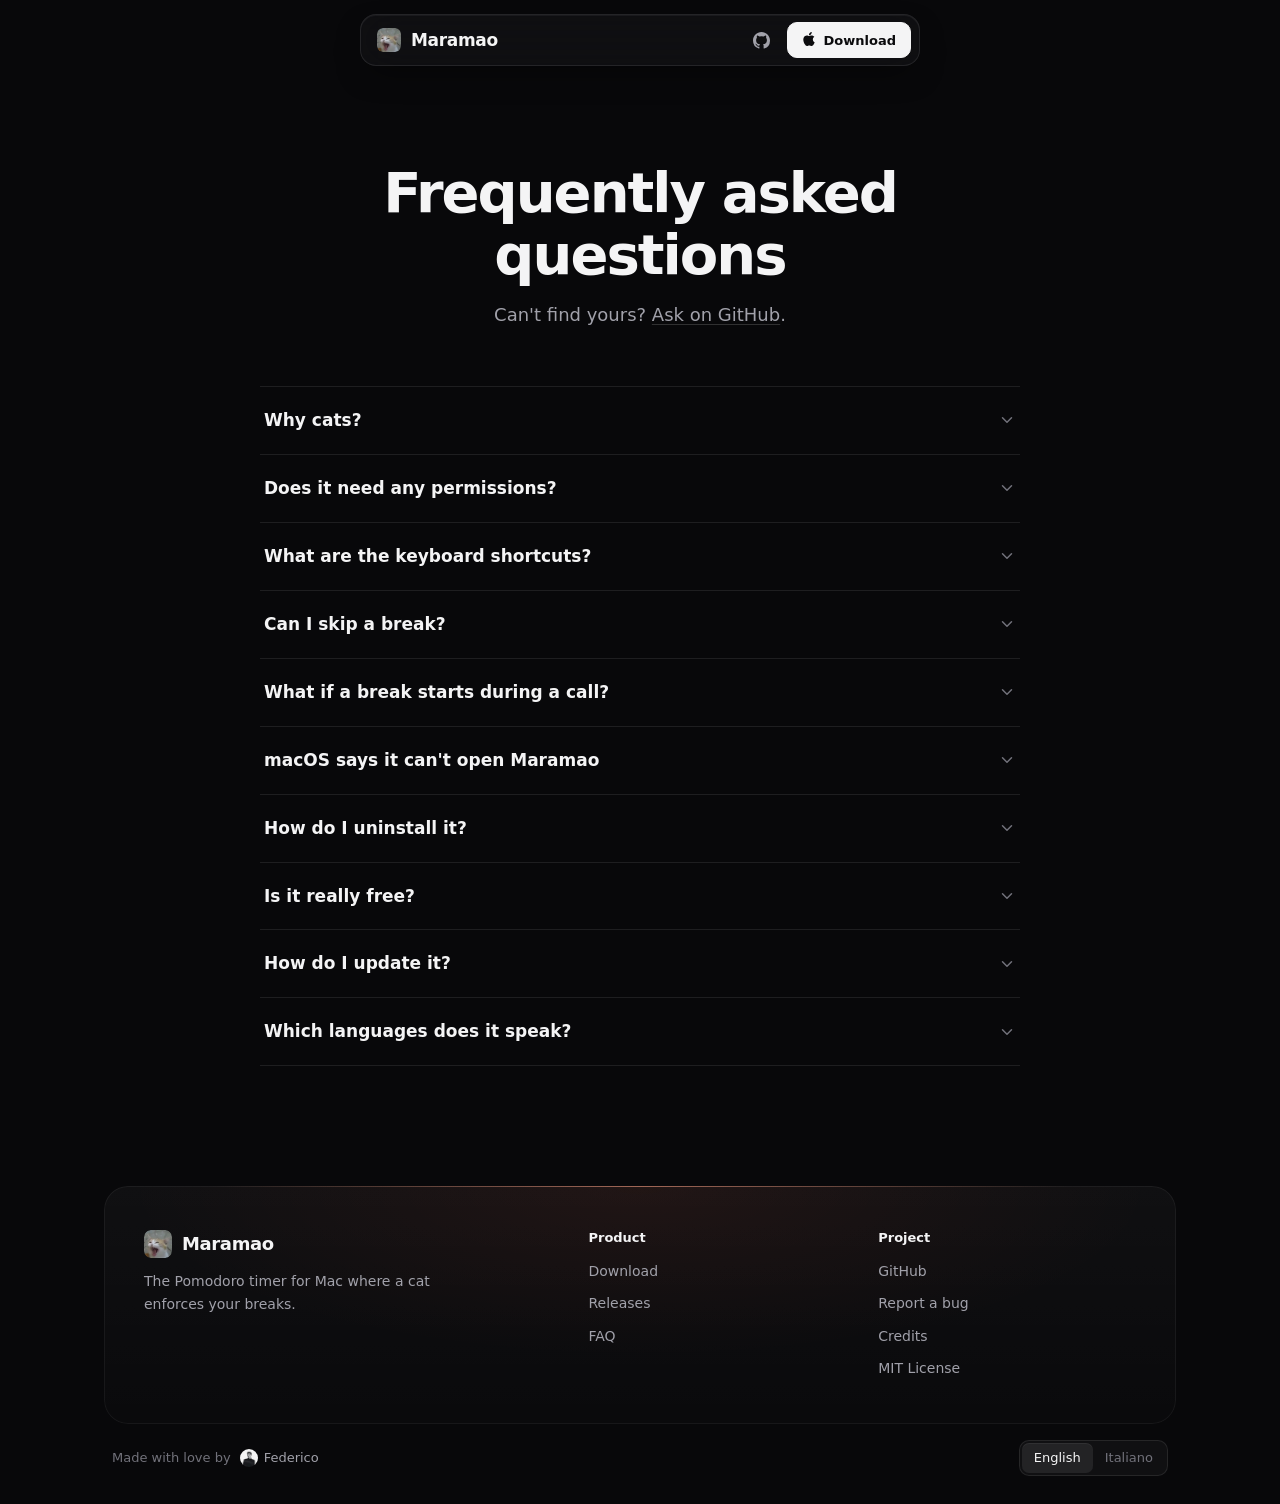
==== commit b1a5247b: "feat(app): make the yawning kitten the logo everywhere (#148) * feat(app): make the yawning kitten t" ====
--- a/site/faq/index.html
+++ b/site/faq/index.html
@@ -11,8 +11,10 @@
   <link rel="alternate" hreflang="en" href="https://maramao.kkratter.com/faq/">
   <link rel="alternate" hreflang="it" href="https://maramao.kkratter.com/it/faq/">
   <link rel="alternate" hreflang="x-default" href="https://maramao.kkratter.com/faq/">
-  <link rel="icon" href="../favicon.svg" type="image/svg+xml">
-  <link rel="apple-touch-icon" href="../apple-touch-icon.png">
+  <link rel="icon" href="/favicon.ico" sizes="32x32">
+  <link rel="icon" href="/favicon.svg" type="image/svg+xml">
+  <link rel="apple-touch-icon" href="/apple-touch-icon.png">
+  <link rel="manifest" href="/site.webmanifest">
   <script type="application/ld+json">
 {
   "@context": "https://schema.org",
@@ -114,8 +116,9 @@
   <meta property="og:image" content="https://maramao.kkratter.com/og.jpg">
   <meta property="og:image:width" content="1200">
   <meta property="og:image:height" content="630">
-  <meta property="og:image:alt" content="A real cat next to the words: Work for 25 minutes. Then the cat takes over.">
+  <meta property="og:image:alt" content="The Maramao logo, a kitten mid-yawn, next to the words: Work for 25 minutes. Then the cat takes over.">
   <meta name="twitter:card" content="summary_large_image">
+  <meta name="twitter:image" content="https://maramao.kkratter.com/og.jpg">
   <script src="/analytics.js" async></script>
 </head>
 <body class="page-faq">
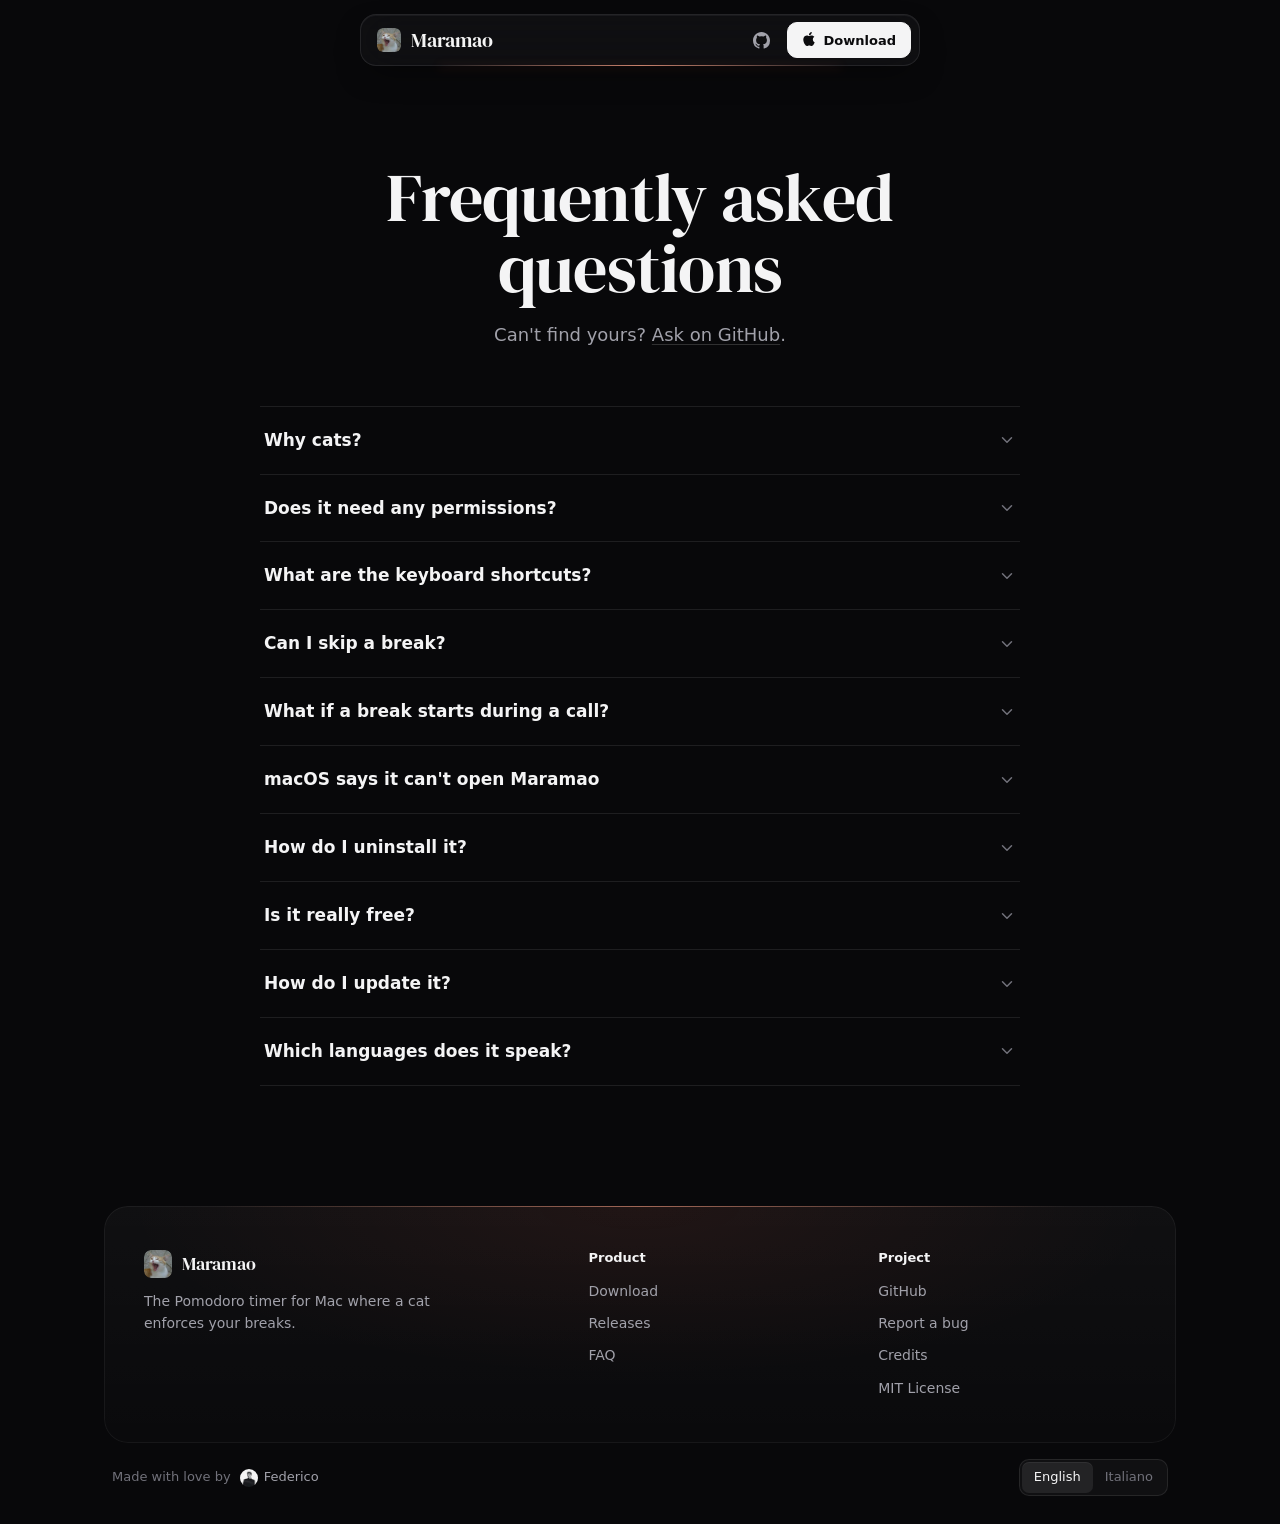
==== commit 5ed01275: "fix(site): stop the hero background and headings from flashing on load The hero first painted a dark" ====
--- a/site/faq/index.html
+++ b/site/faq/index.html
@@ -104,6 +104,7 @@
   ]
 }
   </script>
+  <link rel="preload" href="/fonts/dm-serif-display-latin-400.woff2" as="font" type="font/woff2" crossorigin>
   <link rel="stylesheet" href="../styles.css">
 
   <meta property="og:type" content="website">
--- a/site/styles.css
+++ b/site/styles.css
@@ -1,4 +1,4 @@
-/* Maramao website. Plain CSS, no build step. Geist for the wordmark and headings, system fonts for the rest.
+/* Maramao website. Plain CSS, no build step. DM Serif Display for the wordmark and headings, system fonts for the rest.
    Dark, like a Mac app's own site: one accent (tomato), hairline borders, a grainy glow behind the hero. */
 
 :root {
@@ -15,14 +15,15 @@
   --accent-soft: rgb(255 90 60 / 16%);
   --radius: 18px;
   --wrap: 1120px;
-  --display: "Geist", var(--font);
+  --display: "DM Serif Display", "New York", Georgia, "Times New Roman", serif;
   --font: -apple-system, BlinkMacSystemFont, "Inter", "Segoe UI", system-ui, Roboto, "Helvetica Neue", Arial, sans-serif;
   --mono: ui-monospace, "SF Mono", Menlo, Consolas, monospace;
   color-scheme: dark;
 }
 
-/* Geist (Vercel, SIL OFL 1.1, see fonts/OFL.txt), the variable Latin subset from @fontsource-variable/geist */
-@font-face { font-family: "Geist"; font-style: normal; font-weight: 100 900; font-display: swap; src: url("fonts/geist-latin.wght.woff2") format("woff2"); }
+/* DM Serif Display (SIL OFL 1.1, see fonts/OFL-dm-serif-display.txt), the Latin subset from @fontsource/dm-serif-display. One weight, 400. */
+@font-face { font-family: "DM Serif Display"; font-style: normal; font-weight: 400; font-display: swap; src: url("fonts/dm-serif-display-latin-400.woff2") format("woff2"); }
+@font-face { font-family: "DM Serif Display"; font-style: italic; font-weight: 400; font-display: swap; src: url("fonts/dm-serif-display-latin-400-italic.woff2") format("woff2"); }
 
 *, *::before, *::after { box-sizing: border-box; }
 html { -webkit-text-size-adjust: 100%; scroll-behavior: smooth; }
@@ -50,8 +51,9 @@
 .skip { position: absolute; left: -9999px; }
 .skip:focus { left: 16px; top: 12px; z-index: 50; background: var(--bg-2); padding: 8px 12px; border-radius: 8px; }
 
-h1, h2, h3 { margin: 0; line-height: 1.1; letter-spacing: -.03em; font-weight: 600; font-family: var(--display); }
-h2 { font-size: clamp(32px, 4.6vw, 48px); }
+h1, h2, h3 { margin: 0; line-height: 1.1; letter-spacing: -.025em; font-weight: 650; }
+h1, h2 { font-family: var(--display); font-weight: 400; letter-spacing: -.015em; line-height: 1.05; }
+h2 { font-size: clamp(34px, 4.8vw, 52px); }
 h3 { font-size: 17px; letter-spacing: -.01em; font-weight: 600; }
 p { margin: 0; }
 
@@ -64,7 +66,14 @@
   box-shadow: inset 0 1px 0 rgb(255 255 255 / 5%), 0 12px 32px -12px rgb(0 0 0 / 60%);
   -webkit-backdrop-filter: saturate(170%) blur(20px); backdrop-filter: saturate(170%) blur(20px);
 }
-.brand { display: flex; align-items: center; gap: 10px; font: 600 17px/1 var(--display); letter-spacing: -.02em; }
+/* The same warm hairline as the footer panel, on the bottom edge. */
+.top-in { position: relative; }
+.top-in::after {
+  content: ""; position: absolute; inset: auto 14% -1px; height: 1px; pointer-events: none;
+  background: linear-gradient(90deg, transparent, rgb(255 160 130 / 75%), transparent);
+  box-shadow: 0 1px 10px rgb(255 110 80 / 35%);
+}
+.brand { display: flex; align-items: center; gap: 10px; font: 400 20px/1 var(--display); letter-spacing: -.01em; }
 .brand img { width: 24px; height: 24px; border-radius: 6px; }
 .top-right { display: flex; align-items: center; gap: 6px; }
 @media (max-width: 520px) { .top { padding: 8px 8px 0; } }
@@ -94,16 +103,18 @@
 .hero { position: relative; isolation: isolate; margin-top: -66px; padding: 176px 0 40px; text-align: center; }
 .grainient {
   position: absolute; inset: 0 0 auto; height: min(1100px, 100%); z-index: -1; overflow: hidden; pointer-events: none;
-  background: radial-gradient(60% 50% at 50% 70%, rgb(255 90 60 / 35%), transparent 70%), radial-gradient(40% 40% at 70% 40%, rgb(138 42 18 / 45%), transparent 70%), var(--bg);
+  /* A tiny blurred still of the rendered gradient, inlined so the first paint
+     already looks like the WebGL canvas that fades in over it. */
+  background: url("[data-uri]") center top / 100% 100% no-repeat, var(--bg);
   -webkit-mask-image: linear-gradient(to bottom, transparent, #000 160px, #000 60%, transparent);
   mask-image: linear-gradient(to bottom, transparent, #000 160px, #000 60%, transparent);
 }
-.grainient canvas { position: absolute; inset: 0; width: 100%; height: 100%; opacity: 0; transition: opacity 1.2s; }
+.grainient canvas { position: absolute; inset: 0; width: 100%; height: 100%; opacity: 0; transition: opacity .5s; }
 .grainient.is-live canvas { opacity: 1; }
 /* A soft dark veil keeps the headline readable over the brightest part of the gradient */
 .grainient::after { content: ""; position: absolute; inset: 0; background: radial-gradient(70% 45% at 50% 22%, rgb(8 8 10 / 72%), transparent 75%); }
-.hero h1 { font-size: clamp(42px, 7vw, 76px); letter-spacing: -.045em; max-width: 13em; margin: 0 auto; }
-.hero h1 span { color: rgb(244 244 245 / 62%); }
+.hero h1 { font-size: clamp(44px, 7.4vw, 84px); letter-spacing: -.02em; max-width: 13em; margin: 0 auto; }
+.hero h1 span { color: #ff8266; font-style: italic; }
 .hero .lead { margin: 22px auto 0; font-size: 19px; color: rgb(244 244 245 / 72%); max-width: 30em; }
 .ctas { display: flex; flex-wrap: wrap; justify-content: center; gap: 12px; margin-top: 36px; }
 .meta { margin-top: 16px; font-size: 13px; color: rgb(244 244 245 / 50%); }
@@ -153,7 +164,9 @@
 .caret { display: inline-block; width: 2px; height: 1.2em; background: var(--accent); animation: blink 1s steps(1) infinite; }
 @keyframes blink { 50% { opacity: 0; } }
 
-.brk { position: absolute; inset: 0; z-index: 2; display: grid; place-items: center; opacity: 0; transition: opacity .8s; background: rgb(8 6 6 / 45%); }
+/* The break is the real app, recorded: it covers the fake desktop, menu bar included */
+.brk { position: absolute; inset: 0; z-index: 4; opacity: 0; transition: opacity .6s; background: #000; }
+.brk video { width: 100%; height: 100%; object-fit: cover; }
 .cat-card { position: relative; width: 52%; transform: translateY(24px) scale(.96); transition: transform .9s cubic-bezier(.2, .8, .2, 1); }
 .cat-card video, .cat-card img { width: 100%; height: auto; aspect-ratio: 16 / 9; object-fit: cover; border-radius: 14px; border: 1px solid rgb(255 255 255 / 18%); box-shadow: 0 30px 80px -10px rgb(0 0 0 / 80%); }
 .say {
@@ -173,8 +186,6 @@
 
 .mac[data-state="break"] .brk { opacity: 1; }
 .mac[data-state="break"] .win { filter: blur(6px) brightness(.7); transform: scale(.98); }
-.mac[data-state="break"] .cat-card { transform: none; }
-.mac[data-state="break"] .mb-cat { background: var(--accent); }
 @media (max-width: 640px) {
   .menubar i.opt, .menubar > svg:not(.i-apple), .menubar > i { display: none; }
   .cat-card { width: 58%; margin-bottom: 24px; }
@@ -300,7 +311,7 @@
   background: conic-gradient(#3f3f46 0 calc(var(--w) / (var(--w) + var(--b)) * 100%), #27272a 0);
   -webkit-mask: radial-gradient(closest-side, transparent 80%, #000 82%); mask: radial-gradient(closest-side, transparent 80%, #000 82%);
 }
-.dial b { align-self: center; display: flex; align-items: baseline; font: 600 18px/1 var(--display); color: var(--muted); font-variant-numeric: tabular-nums; letter-spacing: -.02em; }
+.dial b { align-self: center; display: flex; align-items: baseline; font: 400 22px/1 var(--display); color: var(--muted); font-variant-numeric: tabular-nums; }
 .dial b small { font-size: 11px; font-weight: 500; color: var(--dim); letter-spacing: 0; }
 .dial em { grid-area: name; font-style: normal; }
 .dial.on { color: var(--ink); }
@@ -324,7 +335,7 @@
 
 /* FAQ page: an accordion, one question per row */
 .faq-page { padding-top: 96px; }
-.faq-page h1 { font-size: clamp(36px, 5.5vw, 56px); letter-spacing: -.035em; }
+.faq-page h1 { font-size: clamp(44px, 6.4vw, 68px); letter-spacing: -.01em; }
 .acc { max-width: 760px; margin: 0 auto; border-top: 1px solid var(--line); }
 .acc-item { border-bottom: 1px solid var(--line); }
 .acc-item h2 { font-size: inherit; letter-spacing: normal; }
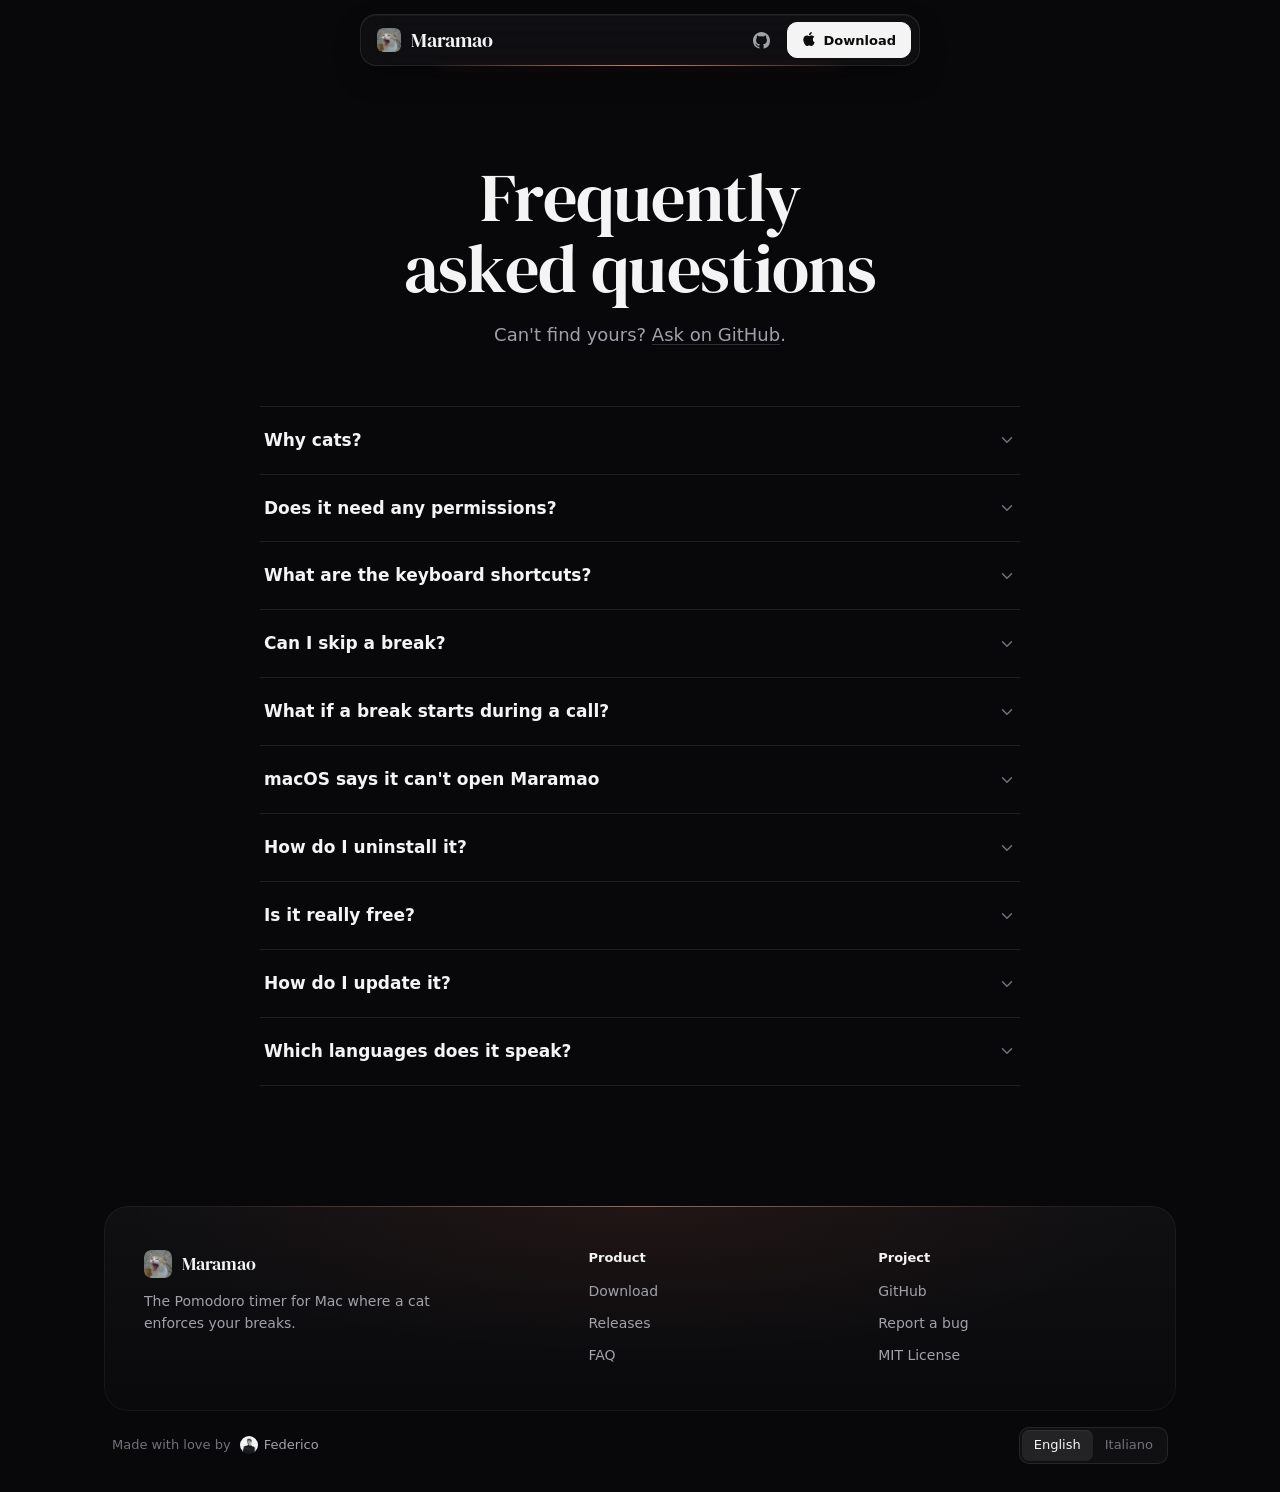
==== commit a0c27613: "feat(site): meow with the app's recorded cats and polish the sections The logo meow was a Web Audio " ====
--- a/site/faq/index.html
+++ b/site/faq/index.html
@@ -66,7 +66,7 @@
       "name": "macOS says it can't open Maramao",
       "acceptedAnswer": {
         "@type": "Answer",
-        "text": "Maramao isn't notarized by Apple yet, so the first launch needs one extra step. Open it once and close the warning with Done. Then go to System Settings → Privacy & Security, scroll down and click Open Anyway next to the Maramao message, and confirm with your password. You only do this once per version."
+        "text": "Since version 0.8.0 Maramao is signed and notarized by Apple, so it opens like any other app. If macOS still blocks it, you have an older copy: download the latest one. To open an old copy anyway, go to System Settings → Privacy & Security, scroll down and click Open Anyway next to the Maramao message."
       }
     },
     {
@@ -168,7 +168,7 @@
           </div>
           <div class="acc-item">
             <h2><button class="acc-trigger" type="button" id="q6" aria-expanded="true" aria-controls="a6">macOS says it can't open Maramao<svg class="chev" viewBox="0 0 24 24" aria-hidden="true"><path d="m6 9 6 6 6-6" fill="none" stroke="currentColor" stroke-width="2" stroke-linecap="round" stroke-linejoin="round"/></svg></button></h2>
-            <div class="acc-panel" id="a6" role="region" aria-labelledby="q6"><div class="acc-inner"><p>Maramao isn't notarized by Apple yet, so the first launch needs one extra step. Open it once and close the warning with <b>Done</b>. Then go to <b>System Settings → Privacy &amp; Security</b>, scroll down and click <b>Open Anyway</b> next to the Maramao message, and confirm with your password. You only do this once per version.</p></div></div>
+            <div class="acc-panel" id="a6" role="region" aria-labelledby="q6"><div class="acc-inner"><p>Since version 0.8.0 Maramao is signed and notarized by Apple, so it opens like any other app. If macOS still blocks it, you have an older copy: download the latest one. To open an old copy anyway, go to <b>System Settings → Privacy &amp; Security</b>, scroll down and click <b>Open Anyway</b> next to the Maramao message.</p></div></div>
           </div>
           <div class="acc-item">
             <h2><button class="acc-trigger" type="button" id="q7" aria-expanded="true" aria-controls="a7">How do I uninstall it?<svg class="chev" viewBox="0 0 24 24" aria-hidden="true"><path d="m6 9 6 6 6-6" fill="none" stroke="currentColor" stroke-width="2" stroke-linecap="round" stroke-linejoin="round"/></svg></button></h2>
@@ -211,7 +211,6 @@
           <ul>
             <li><a href="https://github.com/kkratterf/maramao">GitHub</a></li>
             <li><a href="https://github.com/kkratterf/maramao/issues/new/choose">Report a bug</a></li>
-            <li><a href="https://github.com/kkratterf/maramao#art">Credits</a></li>
             <li><a href="https://github.com/kkratterf/maramao/blob/main/LICENSE">MIT License</a></li>
           </ul>
         </div>
--- a/site/styles.css
+++ b/site/styles.css
@@ -56,6 +56,7 @@
 h2 { font-size: clamp(34px, 4.8vw, 52px); }
 h3 { font-size: 17px; letter-spacing: -.01em; font-weight: 600; }
 p { margin: 0; }
+h1, h2, .lead, .section-head p { text-wrap: balance; }
 
 /* Header: a small floating pill with the logo, GitHub and Download */
 .top { position: sticky; top: 0; z-index: 20; padding: 14px 16px 0; }
@@ -122,51 +123,23 @@
 
 /* The Mac in the hero: a desktop with a document, then the break takes over */
 .mac {
-  position: relative; max-width: 1000px; margin: 72px auto 0; padding: 10px; border-radius: 22px;
+  position: relative; max-width: 1040px; margin: 64px auto 0; padding: 10px; border-radius: 22px;
   background: rgb(14 14 16 / 70%); border: 1px solid var(--line-strong);
   box-shadow: inset 0 1px 0 rgb(255 255 255 / 8%), 0 50px 120px -30px rgb(0 0 0 / 90%);
   -webkit-backdrop-filter: blur(24px); backdrop-filter: blur(24px);
 }
+/* A warm glow from the gradient spills under the frame, so the screen sits in the light. */
+.mac::before {
+  content: ""; position: absolute; inset: 8% -6% -10%; z-index: -1; pointer-events: none; border-radius: 50%;
+  background: radial-gradient(closest-side, rgb(255 90 60 / 22%), transparent); filter: blur(30px);
+}
+.mac::after {
+  content: ""; position: absolute; inset: -1px 18% auto; height: 1px; pointer-events: none;
+  background: linear-gradient(90deg, transparent, rgb(255 190 170 / 70%), transparent);
+}
 .mac-screen { position: relative; overflow: hidden; border-radius: 13px; aspect-ratio: 16 / 10; text-align: left; background: #111; }
-.menubar {
-  position: absolute; inset: 0 0 auto; z-index: 3; height: 26px; display: flex; align-items: center; gap: 14px;
-  padding: 0 12px; font: 500 12.5px/1 var(--font); color: #fff;
-  background: rgb(30 22 20 / 45%); -webkit-backdrop-filter: blur(16px); backdrop-filter: blur(16px);
-}
-.menubar > span:first-of-type { font-weight: 700; }
-.menubar .i-apple, .menubar > svg { width: 13px; height: 13px; flex: none; }
-.menubar .sp { margin-left: auto; }
-.menubar i { font-style: normal; opacity: .9; }
-.mb-cat { font-weight: 600; font-variant-numeric: tabular-nums; padding: 3px 8px; border-radius: 6px; background: rgb(255 255 255 / 18%); transition: background-color .4s; }
-.desk {
-  position: absolute; inset: 0;
-  background:
-    radial-gradient(80% 70% at 15% 100%, #ff7a45 0%, transparent 60%),
-    radial-gradient(70% 70% at 90% 10%, #6b2bd1 0%, transparent 60%),
-    linear-gradient(160deg, #3b1a5a, #c2410c);
-}
-.win {
-  position: absolute; left: 12%; right: 12%; top: 12%; bottom: 8%; border-radius: 12px; overflow: hidden;
-  background: #1c1c1f; border: 1px solid rgb(255 255 255 / 12%); box-shadow: 0 30px 60px -10px rgb(0 0 0 / 60%);
-  transition: filter .8s, transform .8s;
-}
-.win-bar { display: flex; align-items: center; gap: 7px; height: 34px; padding: 0 14px; background: #26262a; border-bottom: 1px solid rgb(0 0 0 / 40%); }
-.win-bar i { width: 11px; height: 11px; border-radius: 50%; background: #ff5f57; }
-.win-bar i:nth-child(2) { background: #febc2e; }
-.win-bar i:nth-child(3) { background: #28c840; }
-.win-bar span { margin: 0 auto; padding-right: 50px; font-size: 12px; font-weight: 600; color: #a1a1aa; }
-.win-body { padding: 26px 8%; font-size: clamp(9px, 1.4vw, 14px); color: #d4d4d8; }
-.win-body p { margin: 0 0 .7em; }
-.win-body p::before { content: "•  "; color: #71717a; }
-.win-body .l-h { font-size: 1.9em; font-weight: 700; color: #fff; margin-bottom: .6em; letter-spacing: -.02em; }
-.win-body .l-h::before { content: none; }
-.win-body .ln { display: block; height: .62em; width: var(--w); margin: 1.05em 0; border-radius: 4px; background: rgb(255 255 255 / 9%); }
-.caret { display: inline-block; width: 2px; height: 1.2em; background: var(--accent); animation: blink 1s steps(1) infinite; }
-@keyframes blink { 50% { opacity: 0; } }
-
-/* The break is the real app, recorded: it covers the fake desktop, menu bar included */
-.brk { position: absolute; inset: 0; z-index: 4; opacity: 0; transition: opacity .6s; background: #000; }
-.brk video { width: 100%; height: 100%; object-fit: cover; }
+.mac-screen video { display: block; width: 100%; height: 100%; object-fit: cover; }
+
 .cat-card { position: relative; width: 52%; transform: translateY(24px) scale(.96); transition: transform .9s cubic-bezier(.2, .8, .2, 1); }
 .cat-card video, .cat-card img { width: 100%; height: auto; aspect-ratio: 16 / 9; object-fit: cover; border-radius: 14px; border: 1px solid rgb(255 255 255 / 18%); box-shadow: 0 30px 80px -10px rgb(0 0 0 / 80%); }
 .say {
@@ -184,15 +157,11 @@
 .pill span { background: rgb(255 255 255 / 15%); padding: 6px 12px; border-radius: 999px; }
 .pill span + span { background: rgb(255 255 255 / 24%); }
 
-.mac[data-state="break"] .brk { opacity: 1; }
-.mac[data-state="break"] .win { filter: blur(6px) brightness(.7); transform: scale(.98); }
 @media (max-width: 640px) {
-  .menubar i.opt, .menubar > svg:not(.i-apple), .menubar > i { display: none; }
   .cat-card { width: 58%; margin-bottom: 24px; }
   .say { display: none; }
   .pill { bottom: 10px; font-size: 11px; padding: 4px 4px 4px 12px; }
   .pill span { padding: 5px 9px; }
-  .win { left: 6%; right: 6%; }
 }
 
 /* Sections */
@@ -232,7 +201,7 @@
 }
 .kb-row:nth-child(3) .key.hot { animation-delay: .12s; }
 @keyframes press { 0%, 70%, 100% { transform: none; } 78%, 88% { transform: translateY(3px); box-shadow: inset 0 1px 0 rgb(255 255 255 / 10%), 0 0 0 #1a0906, 0 0 0 1px rgb(255 90 60 / 40%), 0 0 48px rgb(255 90 60 / 70%); } }
-@media (prefers-reduced-motion: reduce) { .key.hot { animation: none; } .caret { animation: none; } }
+@media (prefers-reduced-motion: reduce) { .key.hot { animation: none; } }
 @media (max-width: 760px) { .kb-wrap { justify-content: flex-start; -webkit-mask-image: linear-gradient(to right, #000 92%, transparent); mask-image: linear-gradient(to right, #000 92%, transparent); } .kb { --k: 36px; --g: 5px; padding: 10px; } .k-wider { width: calc(var(--k) * 1.2); } .key { font-size: 13px; border-radius: 9px; } .k-mod small { display: none; } }
 
 /* Modes: three tabs in a row, the recording of the selected one big underneath */
@@ -245,16 +214,25 @@
 }
 .mode-tab:hover { color: var(--muted); background: rgb(255 255 255 / 3%); }
 .mode-tab[aria-selected="true"] { color: var(--muted); background: rgb(255 255 255 / 7%); box-shadow: inset 0 1px 0 rgb(255 255 255 / 7%), 0 8px 24px -12px rgb(0 0 0 / 80%); }
+.mode-tab { position: relative; overflow: hidden; }
+/* While the tabs play through on their own, the selected one fills up with its clip. */
+.mode-progress { position: absolute; left: 16px; right: 16px; bottom: 0; height: 2px; border-radius: 2px; background: rgb(255 255 255 / 6%); opacity: 0; transition: opacity .2s; }
+.mode-progress::after { content: ""; position: absolute; inset: 0; transform-origin: left; transform: scaleX(var(--p, 0)); border-radius: inherit; background: var(--accent); box-shadow: 0 0 10px rgb(255 90 60 / 60%); }
+.modes.is-auto .mode-tab[aria-selected="true"] .mode-progress { opacity: 1; }
 .mode-tab h3 { color: var(--muted); display: flex; align-items: center; gap: 10px; transition: color .15s; }
 .mode-tab[aria-selected="true"] h3 { color: var(--ink); }
 .mode-tab h3 span { font-size: 18px; }
 .mode-tab p { margin-top: 6px; font-size: 14px; line-height: 1.5; }
+.mode-stage { position: relative; isolation: isolate; }
+.mode-stage::before {
+  content: ""; position: absolute; inset: 10% 6% -6%; z-index: -1; pointer-events: none;
+  background: radial-gradient(closest-side, rgb(255 90 60 / 13%), transparent); filter: blur(40px);
+}
 .screen {
   position: relative; margin: 0; overflow: hidden; border-radius: 16px; background: #000; aspect-ratio: 16 / 10;
   border: 1px solid var(--line-strong); box-shadow: 0 0 0 6px rgb(255 255 255 / 3%), 0 40px 120px -20px rgb(0 0 0 / 90%);
 }
 .screen video, .screen img { width: 100%; height: 100%; object-fit: cover; }
-.screen .mb-cat { background: var(--accent); }
 .mode-panel[hidden] { display: none; }
 .modes-note { margin-top: 28px; color: var(--dim); font-size: 14px; text-align: center; }
 .modes-note b { color: var(--muted); font-weight: 600; }
@@ -302,7 +280,16 @@
 .chip.on { background: var(--accent-soft); border-color: rgb(255 90 60 / 40%); color: #ffc2b3; }
 .dot { width: 7px; height: 7px; border-radius: 50%; background: var(--accent); box-shadow: 0 0 10px var(--accent); }
 .wait { font-size: 13px; color: var(--dim); font-weight: 600; }
-.setting { display: flex; align-items: center; gap: 18px; padding: 14px 16px; border-radius: 12px; background: rgb(0 0 0 / 30%); border: 1px solid var(--line); font-size: 14px; font-weight: 600; }
+.menu {
+  display: grid; width: 220px; padding: 5px; border-radius: 10px; font: 500 13px/1 var(--font); color: rgb(244 244 245 / 88%);
+  background: rgb(40 40 44 / 75%); border: 1px solid rgb(255 255 255 / 12%);
+  box-shadow: inset 0 1px 0 rgb(255 255 255 / 6%), 0 18px 40px -12px rgb(0 0 0 / 80%);
+  -webkit-backdrop-filter: blur(20px); backdrop-filter: blur(20px);
+}
+.menu span { display: flex; justify-content: space-between; align-items: center; padding: 6px 10px; border-radius: 5px; }
+.menu span.on { background: var(--accent); color: #fff; box-shadow: 0 0 24px rgb(255 90 60 / 35%); }
+.menu i { font-style: normal; color: var(--dim); }
+.menu hr { width: calc(100% - 20px); margin: 4px 10px; border: 0; border-top: 1px solid rgb(255 255 255 / 10%); }
 .dials { display: flex; gap: 22px; }
 .dial { display: grid; grid-template-areas: "ring" "name"; justify-items: center; row-gap: 10px; color: var(--dim); font-size: 12px; font-weight: 600; }
 .dial i, .dial b { grid-area: ring; }
